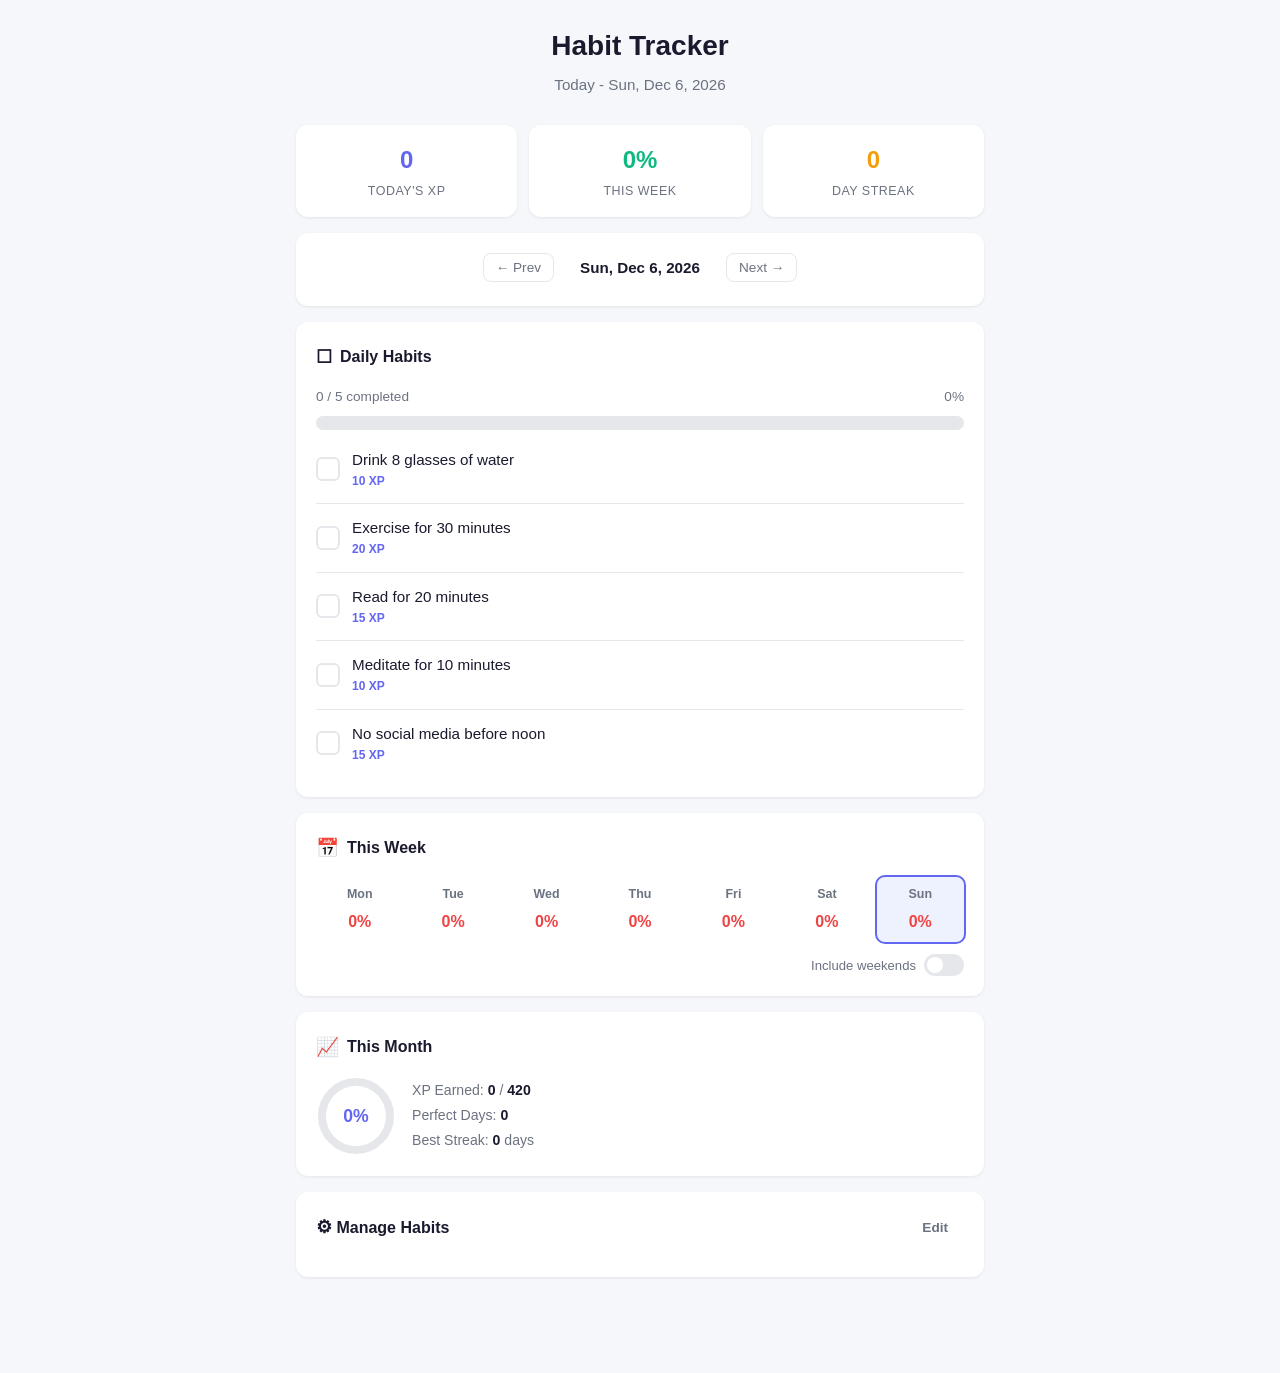
==== index.html @ 24f8e20c "Add interactive habit tracking dashboard Single-file HTML/CSS/JS dashboard with: - Daily habit check" ====
<!DOCTYPE html>
<html lang="en">
<head>
  <meta charset="UTF-8">
  <meta name="viewport" content="width=device-width, initial-scale=1.0">
  <title>Habit Tracker Dashboard</title>
  <style>
    /* ============ RESET & BASE ============ */
    *, *::before, *::after { box-sizing: border-box; margin: 0; padding: 0; }

    :root {
      --bg: #f5f7fa;
      --card: #ffffff;
      --text: #1a1a2e;
      --text-muted: #6b7280;
      --primary: #6366f1;
      --primary-light: #a5b4fc;
      --primary-bg: #eef2ff;
      --success: #10b981;
      --success-bg: #d1fae5;
      --warning: #f59e0b;
      --danger: #ef4444;
      --border: #e5e7eb;
      --shadow: 0 1px 3px rgba(0,0,0,0.08);
      --shadow-lg: 0 4px 12px rgba(0,0,0,0.1);
      --radius: 12px;
      --radius-sm: 8px;
    }

    body {
      font-family: -apple-system, BlinkMacSystemFont, 'Segoe UI', Roboto, sans-serif;
      background: var(--bg);
      color: var(--text);
      line-height: 1.6;
      min-height: 100vh;
    }

    /* ============ LAYOUT ============ */
    .app {
      max-width: 720px;
      margin: 0 auto;
      padding: 24px 16px 80px;
    }

    header {
      text-align: center;
      margin-bottom: 28px;
    }

    header h1 {
      font-size: 1.75rem;
      font-weight: 700;
      color: var(--text);
    }

    header .date-display {
      color: var(--text-muted);
      font-size: 0.95rem;
      margin-top: 4px;
    }

    .card {
      background: var(--card);
      border-radius: var(--radius);
      box-shadow: var(--shadow);
      padding: 20px;
      margin-bottom: 16px;
    }

    .card-title {
      font-size: 1rem;
      font-weight: 600;
      margin-bottom: 14px;
      display: flex;
      align-items: center;
      gap: 8px;
    }

    .card-title .icon {
      font-size: 1.15rem;
    }

    /* ============ STATS ROW ============ */
    .stats-row {
      display: grid;
      grid-template-columns: repeat(3, 1fr);
      gap: 12px;
      margin-bottom: 16px;
    }

    .stat-card {
      background: var(--card);
      border-radius: var(--radius);
      box-shadow: var(--shadow);
      padding: 16px;
      text-align: center;
    }

    .stat-card .stat-value {
      font-size: 1.5rem;
      font-weight: 700;
      color: var(--primary);
    }

    .stat-card .stat-label {
      font-size: 0.78rem;
      color: var(--text-muted);
      margin-top: 2px;
      text-transform: uppercase;
      letter-spacing: 0.5px;
    }

    .stat-card.streak .stat-value { color: var(--warning); }
    .stat-card.weekly .stat-value { color: var(--success); }

    /* ============ PROGRESS BAR ============ */
    .progress-section { margin-bottom: 6px; }

    .progress-header {
      display: flex;
      justify-content: space-between;
      font-size: 0.85rem;
      color: var(--text-muted);
      margin-bottom: 8px;
    }

    .progress-bar-track {
      width: 100%;
      height: 14px;
      background: var(--border);
      border-radius: 99px;
      overflow: hidden;
    }

    .progress-bar-fill {
      height: 100%;
      background: linear-gradient(90deg, var(--primary), var(--primary-light));
      border-radius: 99px;
      transition: width 0.4s ease;
    }

    .progress-bar-fill.complete {
      background: linear-gradient(90deg, var(--success), #34d399);
    }

    /* ============ HABIT LIST ============ */
    .habit-list {
      list-style: none;
    }

    .habit-item {
      display: flex;
      align-items: center;
      gap: 12px;
      padding: 12px 0;
      border-bottom: 1px solid var(--border);
    }

    .habit-item:last-child { border-bottom: none; }

    .habit-toggle {
      -webkit-appearance: none;
      appearance: none;
      width: 24px;
      height: 24px;
      border: 2px solid var(--border);
      border-radius: 6px;
      cursor: pointer;
      flex-shrink: 0;
      display: grid;
      place-content: center;
      transition: all 0.15s ease;
    }

    .habit-toggle:checked {
      background: var(--success);
      border-color: var(--success);
    }

    .habit-toggle:checked::after {
      content: '\2713';
      color: #fff;
      font-size: 14px;
      font-weight: 700;
    }

    .habit-info {
      flex: 1;
      min-width: 0;
    }

    .habit-name {
      font-size: 0.95rem;
      font-weight: 500;
    }

    .habit-name.done {
      text-decoration: line-through;
      color: var(--text-muted);
    }

    .habit-xp {
      font-size: 0.75rem;
      color: var(--primary);
      font-weight: 600;
    }

    /* ============ CELEBRATION ============ */
    .celebration {
      display: none;
      text-align: center;
      padding: 20px;
      background: var(--success-bg);
      border-radius: var(--radius);
      margin-bottom: 16px;
      animation: popIn 0.4s ease;
    }

    .celebration.show { display: block; }

    .celebration .msg {
      font-size: 1.1rem;
      font-weight: 600;
      color: #065f46;
    }

    .celebration .sub {
      font-size: 0.85rem;
      color: #047857;
      margin-top: 4px;
    }

    @keyframes popIn {
      0% { transform: scale(0.9); opacity: 0; }
      100% { transform: scale(1); opacity: 1; }
    }

    /* ============ WEEKLY VIEW ============ */
    .week-grid {
      display: grid;
      grid-template-columns: repeat(7, 1fr);
      gap: 6px;
      text-align: center;
    }

    .week-day {
      padding: 8px 4px;
      border-radius: var(--radius-sm);
      font-size: 0.78rem;
    }

    .week-day .day-label {
      font-weight: 600;
      color: var(--text-muted);
      margin-bottom: 4px;
    }

    .week-day .day-score {
      font-size: 1rem;
      font-weight: 700;
    }

    .week-day.today {
      background: var(--primary-bg);
      outline: 2px solid var(--primary);
    }

    .week-day.complete .day-score { color: var(--success); }
    .week-day.partial .day-score { color: var(--warning); }
    .week-day.missed .day-score { color: var(--danger); }
    .week-day.future .day-score { color: var(--border); }

    .weekend-toggle-row {
      display: flex;
      align-items: center;
      justify-content: flex-end;
      gap: 8px;
      margin-top: 12px;
      font-size: 0.82rem;
      color: var(--text-muted);
    }

    /* ============ TOGGLE SWITCH ============ */
    .toggle-switch {
      position: relative;
      width: 40px;
      height: 22px;
    }

    .toggle-switch input {
      opacity: 0;
      width: 0;
      height: 0;
    }

    .toggle-slider {
      position: absolute;
      cursor: pointer;
      inset: 0;
      background: var(--border);
      border-radius: 99px;
      transition: 0.2s;
    }

    .toggle-slider::before {
      content: '';
      position: absolute;
      height: 16px;
      width: 16px;
      left: 3px;
      bottom: 3px;
      background: #fff;
      border-radius: 50%;
      transition: 0.2s;
    }

    .toggle-switch input:checked + .toggle-slider {
      background: var(--primary);
    }

    .toggle-switch input:checked + .toggle-slider::before {
      transform: translateX(18px);
    }

    /* ============ MONTHLY SECTION ============ */
    .month-summary {
      display: flex;
      align-items: center;
      gap: 16px;
    }

    .month-ring {
      position: relative;
      width: 80px;
      height: 80px;
      flex-shrink: 0;
    }

    .month-ring svg {
      transform: rotate(-90deg);
    }

    .month-ring .ring-text {
      position: absolute;
      inset: 0;
      display: flex;
      align-items: center;
      justify-content: center;
      font-size: 1.1rem;
      font-weight: 700;
      color: var(--primary);
    }

    .month-details {
      flex: 1;
      font-size: 0.88rem;
      color: var(--text-muted);
      line-height: 1.8;
    }

    .month-details strong {
      color: var(--text);
    }

    /* ============ HABIT EDITOR ============ */
    .editor-section { display: none; }
    .editor-section.open { display: block; }

    .editor-habit {
      display: flex;
      align-items: center;
      gap: 10px;
      padding: 10px 0;
      border-bottom: 1px solid var(--border);
    }

    .editor-habit:last-child { border-bottom: none; }

    .editor-habit input[type="text"] {
      flex: 1;
      padding: 8px 10px;
      border: 1px solid var(--border);
      border-radius: var(--radius-sm);
      font-size: 0.9rem;
      outline: none;
      min-width: 0;
    }

    .editor-habit input[type="text"]:focus {
      border-color: var(--primary);
      box-shadow: 0 0 0 3px rgba(99,102,241,0.15);
    }

    .editor-habit input[type="number"] {
      width: 64px;
      padding: 8px;
      border: 1px solid var(--border);
      border-radius: var(--radius-sm);
      font-size: 0.9rem;
      text-align: center;
      outline: none;
    }

    .editor-habit input[type="number"]:focus {
      border-color: var(--primary);
      box-shadow: 0 0 0 3px rgba(99,102,241,0.15);
    }

    .xp-label {
      font-size: 0.75rem;
      color: var(--text-muted);
      font-weight: 600;
      white-space: nowrap;
    }

    /* ============ BUTTONS ============ */
    .btn {
      display: inline-flex;
      align-items: center;
      gap: 6px;
      padding: 8px 16px;
      border: none;
      border-radius: var(--radius-sm);
      font-size: 0.85rem;
      font-weight: 600;
      cursor: pointer;
      transition: all 0.15s ease;
    }

    .btn-primary {
      background: var(--primary);
      color: #fff;
    }

    .btn-primary:hover { background: #4f46e5; }

    .btn-ghost {
      background: transparent;
      color: var(--text-muted);
    }

    .btn-ghost:hover { background: var(--bg); }

    .btn-danger {
      background: transparent;
      color: var(--danger);
      padding: 8px;
    }

    .btn-danger:hover { background: #fef2f2; }

    .editor-actions {
      display: flex;
      gap: 8px;
      margin-top: 14px;
      flex-wrap: wrap;
    }

    /* ============ DATE NAV ============ */
    .date-nav {
      display: flex;
      align-items: center;
      justify-content: center;
      gap: 16px;
      margin-bottom: 4px;
    }

    .date-nav button {
      background: none;
      border: 1px solid var(--border);
      border-radius: var(--radius-sm);
      padding: 6px 12px;
      cursor: pointer;
      font-size: 0.85rem;
      color: var(--text-muted);
      transition: all 0.15s;
    }

    .date-nav button:hover {
      background: var(--primary-bg);
      border-color: var(--primary);
      color: var(--primary);
    }

    .date-nav .current-date {
      font-weight: 600;
      font-size: 0.95rem;
      min-width: 140px;
      text-align: center;
    }

    /* ============ RESPONSIVE ============ */
    @media (max-width: 480px) {
      .stats-row { grid-template-columns: repeat(3, 1fr); gap: 8px; }
      .stat-card { padding: 12px 8px; }
      .stat-card .stat-value { font-size: 1.25rem; }
      .week-grid { gap: 3px; }
      .week-day { padding: 6px 2px; }
      .month-ring { width: 64px; height: 64px; }
    }

    /* ============ CONFETTI ============ */
    .confetti-container {
      position: fixed;
      top: 0;
      left: 0;
      width: 100%;
      height: 100%;
      pointer-events: none;
      z-index: 1000;
      overflow: hidden;
    }

    .confetti-piece {
      position: absolute;
      width: 10px;
      height: 10px;
      top: -10px;
      animation: confettiFall 2.5s ease-out forwards;
    }

    @keyframes confettiFall {
      0% { transform: translateY(0) rotate(0deg); opacity: 1; }
      100% { transform: translateY(100vh) rotate(720deg); opacity: 0; }
    }
  </style>
</head>
<body>
  <div class="app">
    <!-- HEADER -->
    <header>
      <h1>Habit Tracker</h1>
      <div class="date-display" id="headerDate"></div>
    </header>

    <!-- CELEBRATION -->
    <div class="celebration" id="celebration">
      <div class="msg" id="celebrationMsg"></div>
      <div class="sub" id="celebrationSub"></div>
    </div>

    <!-- STATS ROW -->
    <div class="stats-row">
      <div class="stat-card">
        <div class="stat-value" id="todayXP">0</div>
        <div class="stat-label">Today's XP</div>
      </div>
      <div class="stat-card weekly">
        <div class="stat-value" id="weekXP">0%</div>
        <div class="stat-label">This Week</div>
      </div>
      <div class="stat-card streak">
        <div class="stat-value" id="streakCount">0</div>
        <div class="stat-label">Day Streak</div>
      </div>
    </div>

    <!-- DATE NAVIGATION -->
    <div class="card">
      <div class="date-nav">
        <button onclick="app.changeDate(-1)">&larr; Prev</button>
        <span class="current-date" id="currentDate"></span>
        <button onclick="app.changeDate(1)">Next &rarr;</button>
      </div>
    </div>

    <!-- DAILY PROGRESS -->
    <div class="card">
      <div class="card-title"><span class="icon">&#9744;</span> Daily Habits</div>
      <div class="progress-section">
        <div class="progress-header">
          <span id="progressLabel">0 / 0 completed</span>
          <span id="progressPercent">0%</span>
        </div>
        <div class="progress-bar-track">
          <div class="progress-bar-fill" id="progressBar" style="width: 0%"></div>
        </div>
      </div>
      <ul class="habit-list" id="habitList"></ul>
    </div>

    <!-- WEEKLY VIEW -->
    <div class="card">
      <div class="card-title"><span class="icon">&#128197;</span> This Week</div>
      <div class="week-grid" id="weekGrid"></div>
      <div class="weekend-toggle-row">
        <span>Include weekends</span>
        <label class="toggle-switch">
          <input type="checkbox" id="weekendToggle" onchange="app.toggleWeekends()">
          <span class="toggle-slider"></span>
        </label>
      </div>
    </div>

    <!-- MONTHLY VIEW -->
    <div class="card">
      <div class="card-title"><span class="icon">&#128200;</span> This Month</div>
      <div class="month-summary">
        <div class="month-ring">
          <svg width="80" height="80" viewBox="0 0 80 80">
            <circle cx="40" cy="40" r="34" fill="none" stroke="#e5e7eb" stroke-width="8"/>
            <circle cx="40" cy="40" r="34" fill="none" stroke="#6366f1" stroke-width="8"
              stroke-dasharray="213.6" stroke-dashoffset="213.6" stroke-linecap="round"
              id="monthRing"/>
          </svg>
          <div class="ring-text" id="monthPercent">0%</div>
        </div>
        <div class="month-details" id="monthDetails">
          <div>XP Earned: <strong id="monthXP">0</strong> / <strong id="monthMaxXP">0</strong></div>
          <div>Perfect Days: <strong id="perfectDays">0</strong></div>
          <div>Best Streak: <strong id="bestStreak">0</strong> days</div>
        </div>
      </div>
    </div>

    <!-- HABIT EDITOR -->
    <div class="card">
      <div class="card-title" style="justify-content: space-between;">
        <span><span class="icon">&#9881;</span> Manage Habits</span>
        <button class="btn btn-ghost" onclick="app.toggleEditor()" id="editorToggleBtn">Edit</button>
      </div>
      <div class="editor-section" id="editorSection">
        <div id="editorList"></div>
        <div class="editor-actions">
          <button class="btn btn-primary" onclick="app.addHabit()">+ Add Habit</button>
          <button class="btn btn-ghost" onclick="app.saveHabits()">Save Changes</button>
        </div>
      </div>
    </div>
  </div>

  <!-- CONFETTI CONTAINER -->
  <div class="confetti-container" id="confetti"></div>

  <script>
    // ================================================================
    // DATA MODEL
    // ================================================================
    //
    // habits: [
    //   { id: "h1", name: "Drink water", xp: 10, active: true }
    // ]
    //
    // dailyLogs: {
    //   "2026-02-12": {
    //     completed: ["h1", "h3"],   // IDs of completed habits
    //     totalXP: 20,
    //     maxXP: 50
    //   }
    // }
    //
    // settings: {
    //   includeWeekends: false
    // }
    //
    // SCORING:
    //   - Each habit has an XP value (default 10)
    //   - Daily score = sum of completed habit XPs
    //   - Daily max = sum of all active habit XPs
    //   - Day is "perfect" when dailyScore == maxXP
    //   - Weekly score = (sum of daily scores for counted days) / (sum of daily maxes for counted days) * 100
    //   - Monthly score = same logic for the whole month
    //   - Streak = consecutive days (up to today) where all habits were completed
    // ================================================================

    const STORAGE_KEY = 'habit_tracker_data';

    const DEFAULT_HABITS = [
      { id: 'h1', name: 'Drink 8 glasses of water', xp: 10, active: true },
      { id: 'h2', name: 'Exercise for 30 minutes', xp: 20, active: true },
      { id: 'h3', name: 'Read for 20 minutes', xp: 15, active: true },
      { id: 'h4', name: 'Meditate for 10 minutes', xp: 10, active: true },
      { id: 'h5', name: 'No social media before noon', xp: 15, active: true },
    ];

    // ================================================================
    // APP
    // ================================================================
    const app = {
      habits: [],
      dailyLogs: {},
      settings: { includeWeekends: false },
      selectedDate: null, // Date object for the day being viewed

      // ---------- INIT ----------
      init() {
        this.selectedDate = new Date();
        this.selectedDate.setHours(0, 0, 0, 0);
        this.load();
        this.render();
      },

      // ---------- PERSISTENCE ----------
      load() {
        try {
          const raw = localStorage.getItem(STORAGE_KEY);
          if (raw) {
            const data = JSON.parse(raw);
            this.habits = data.habits || DEFAULT_HABITS;
            this.dailyLogs = data.dailyLogs || {};
            this.settings = data.settings || { includeWeekends: false };
          } else {
            this.habits = JSON.parse(JSON.stringify(DEFAULT_HABITS));
          }
        } catch {
          this.habits = JSON.parse(JSON.stringify(DEFAULT_HABITS));
        }
      },

      save() {
        localStorage.setItem(STORAGE_KEY, JSON.stringify({
          habits: this.habits,
          dailyLogs: this.dailyLogs,
          settings: this.settings,
        }));
      },

      // ---------- DATE HELPERS ----------
      dateKey(d) {
        const dd = d || this.selectedDate;
        return dd.toISOString().split('T')[0];
      },

      todayKey() {
        const t = new Date();
        t.setHours(0, 0, 0, 0);
        return this.dateKey(t);
      },

      isToday() {
        return this.dateKey() === this.todayKey();
      },

      formatDate(d) {
        return d.toLocaleDateString('en-US', {
          weekday: 'short', month: 'short', day: 'numeric', year: 'numeric'
        });
      },

      changeDate(delta) {
        this.selectedDate.setDate(this.selectedDate.getDate() + delta);
        this.render();
      },

      // ---------- DAILY LOG ----------
      getLog(dateKey) {
        return this.dailyLogs[dateKey] || { completed: [], totalXP: 0, maxXP: 0 };
      },

      activeHabits() {
        return this.habits.filter(h => h.active);
      },

      maxDailyXP() {
        return this.activeHabits().reduce((sum, h) => sum + h.xp, 0);
      },

      toggleHabit(habitId) {
        const key = this.dateKey();
        if (!this.dailyLogs[key]) {
          this.dailyLogs[key] = { completed: [], totalXP: 0, maxXP: this.maxDailyXP() };
        }
        const log = this.dailyLogs[key];
        const idx = log.completed.indexOf(habitId);
        if (idx >= 0) {
          log.completed.splice(idx, 1);
        } else {
          log.completed.push(habitId);
        }
        // Recalculate XP
        log.totalXP = log.completed.reduce((sum, id) => {
          const h = this.habits.find(hh => hh.id === id);
          return sum + (h ? h.xp : 0);
        }, 0);
        log.maxXP = this.maxDailyXP();
        this.save();
        this.render();

        // Check celebrations
        if (log.totalXP === log.maxXP && log.maxXP > 0) {
          this.celebrate('day');
        }
      },

      // ---------- SCORING ----------
      getWeekDates() {
        const d = new Date(this.selectedDate);
        const day = d.getDay();
        const monday = new Date(d);
        monday.setDate(d.getDate() - ((day + 6) % 7));
        const days = [];
        for (let i = 0; i < 7; i++) {
          const dd = new Date(monday);
          dd.setDate(monday.getDate() + i);
          days.push(dd);
        }
        return days;
      },

      weeklyScore() {
        const days = this.getWeekDates();
        let earned = 0;
        let possible = 0;
        const today = new Date();
        today.setHours(0, 0, 0, 0);

        for (const d of days) {
          if (d > today) continue; // skip future
          const dayOfWeek = d.getDay(); // 0=Sun, 6=Sat
          if (!this.settings.includeWeekends && (dayOfWeek === 0 || dayOfWeek === 6)) continue;

          const log = this.getLog(this.dateKey(d));
          const maxXP = log.maxXP || this.maxDailyXP();
          earned += log.totalXP;
          possible += maxXP;
        }
        return possible > 0 ? Math.round((earned / possible) * 100) : 0;
      },

      monthlyStats() {
        const year = this.selectedDate.getFullYear();
        const month = this.selectedDate.getMonth();
        const today = new Date();
        today.setHours(0, 0, 0, 0);

        let earned = 0;
        let possible = 0;
        let perfect = 0;

        const daysInMonth = new Date(year, month + 1, 0).getDate();
        for (let day = 1; day <= daysInMonth; day++) {
          const d = new Date(year, month, day);
          if (d > today) break;
          const key = this.dateKey(d);
          const log = this.getLog(key);
          const maxXP = log.maxXP || this.maxDailyXP();
          earned += log.totalXP;
          possible += maxXP;
          if (log.totalXP >= maxXP && maxXP > 0) perfect++;
        }

        const percent = possible > 0 ? Math.round((earned / possible) * 100) : 0;
        return { earned, possible, percent, perfect };
      },

      // ---------- STREAK ----------
      calculateStreak() {
        let streak = 0;
        const d = new Date();
        d.setHours(0, 0, 0, 0);

        // Check if today is completed; if not, start from yesterday
        const todayLog = this.getLog(this.dateKey(d));
        const todayMax = todayLog.maxXP || this.maxDailyXP();
        if (todayLog.totalXP < todayMax || todayMax === 0) {
          d.setDate(d.getDate() - 1);
        }

        while (true) {
          const key = this.dateKey(d);
          const log = this.getLog(key);
          const maxXP = log.maxXP || this.maxDailyXP();
          if (maxXP === 0) break;
          if (log.totalXP >= maxXP) {
            streak++;
            d.setDate(d.getDate() - 1);
          } else {
            break;
          }
        }
        return streak;
      },

      bestMonthStreak() {
        const year = this.selectedDate.getFullYear();
        const month = this.selectedDate.getMonth();
        const today = new Date();
        today.setHours(0, 0, 0, 0);
        const daysInMonth = new Date(year, month + 1, 0).getDate();

        let best = 0;
        let current = 0;
        for (let day = 1; day <= daysInMonth; day++) {
          const d = new Date(year, month, day);
          if (d > today) break;
          const log = this.getLog(this.dateKey(d));
          const maxXP = log.maxXP || this.maxDailyXP();
          if (maxXP > 0 && log.totalXP >= maxXP) {
            current++;
            best = Math.max(best, current);
          } else {
            current = 0;
          }
        }
        return best;
      },

      // ---------- CELEBRATIONS ----------
      celebrate(type) {
        const el = document.getElementById('celebration');
        const msg = document.getElementById('celebrationMsg');
        const sub = document.getElementById('celebrationSub');

        if (type === 'day') {
          msg.textContent = 'Perfect Day!';
          sub.textContent = 'You completed all your habits today. Keep it going!';
        } else if (type === 'week') {
          msg.textContent = 'Amazing Week!';
          sub.textContent = 'You hit 100% for the week. You\'re on fire!';
        } else if (type === 'month') {
          msg.textContent = 'Incredible Month!';
          sub.textContent = 'You crushed it this entire month. Legend!';
        }

        el.classList.add('show');
        this.spawnConfetti();
        setTimeout(() => el.classList.remove('show'), 4000);
      },

      spawnConfetti() {
        const container = document.getElementById('confetti');
        const colors = ['#6366f1', '#10b981', '#f59e0b', '#ef4444', '#ec4899', '#8b5cf6'];
        for (let i = 0; i < 40; i++) {
          const piece = document.createElement('div');
          piece.className = 'confetti-piece';
          piece.style.left = Math.random() * 100 + '%';
          piece.style.background = colors[Math.floor(Math.random() * colors.length)];
          piece.style.animationDelay = Math.random() * 0.8 + 's';
          piece.style.borderRadius = Math.random() > 0.5 ? '50%' : '2px';
          piece.style.width = (6 + Math.random() * 8) + 'px';
          piece.style.height = (6 + Math.random() * 8) + 'px';
          container.appendChild(piece);
        }
        setTimeout(() => { container.innerHTML = ''; }, 3500);
      },

      // ---------- EDITOR ----------
      toggleEditor() {
        const section = document.getElementById('editorSection');
        const btn = document.getElementById('editorToggleBtn');
        const isOpen = section.classList.toggle('open');
        btn.textContent = isOpen ? 'Close' : 'Edit';
        if (isOpen) this.renderEditor();
      },

      renderEditor() {
        const list = document.getElementById('editorList');
        list.innerHTML = this.habits.map((h, i) => `
          <div class="editor-habit">
            <input type="text" value="${this.escapeHtml(h.name)}" data-index="${i}" data-field="name"
              placeholder="Habit name" onchange="app.updateEditorField(this)">
            <input type="number" value="${h.xp}" min="1" max="100" data-index="${i}" data-field="xp"
              onchange="app.updateEditorField(this)">
            <span class="xp-label">XP</span>
            <button class="btn btn-danger" onclick="app.removeHabit(${i})" title="Delete">&times;</button>
          </div>
        `).join('');
      },

      updateEditorField(el) {
        const i = parseInt(el.dataset.index);
        const field = el.dataset.field;
        if (field === 'xp') {
          this.habits[i].xp = Math.max(1, parseInt(el.value) || 10);
        } else {
          this.habits[i].name = el.value.trim() || this.habits[i].name;
        }
      },

      addHabit() {
        const id = 'h' + Date.now();
        this.habits.push({ id, name: 'New Habit', xp: 10, active: true });
        this.renderEditor();
      },

      removeHabit(index) {
        this.habits.splice(index, 1);
        this.renderEditor();
      },

      saveHabits() {
        // Sync editor inputs back
        const inputs = document.querySelectorAll('#editorList input');
        inputs.forEach(el => {
          const i = parseInt(el.dataset.index);
          const field = el.dataset.field;
          if (field === 'xp') {
            this.habits[i].xp = Math.max(1, parseInt(el.value) || 10);
          } else if (field === 'name') {
            this.habits[i].name = el.value.trim() || this.habits[i].name;
          }
        });
        this.save();
        this.toggleEditor();
        this.render();
      },

      // ---------- WEEKEND TOGGLE ----------
      toggleWeekends() {
        this.settings.includeWeekends = document.getElementById('weekendToggle').checked;
        this.save();
        this.render();
      },

      // ---------- RENDER ----------
      render() {
        // Header date
        document.getElementById('headerDate').textContent = this.isToday()
          ? 'Today - ' + this.formatDate(this.selectedDate)
          : this.formatDate(this.selectedDate);

        // Date nav
        document.getElementById('currentDate').textContent = this.formatDate(this.selectedDate);

        // Weekend toggle
        document.getElementById('weekendToggle').checked = this.settings.includeWeekends;

        this.renderHabits();
        this.renderStats();
        this.renderWeek();
        this.renderMonth();
      },

      renderHabits() {
        const key = this.dateKey();
        const log = this.getLog(key);
        const active = this.activeHabits();
        const list = document.getElementById('habitList');

        list.innerHTML = active.map(h => {
          const done = log.completed.includes(h.id);
          return `
            <li class="habit-item">
              <input type="checkbox" class="habit-toggle"
                ${done ? 'checked' : ''}
                onchange="app.toggleHabit('${h.id}')">
              <div class="habit-info">
                <div class="habit-name ${done ? 'done' : ''}">${this.escapeHtml(h.name)}</div>
                <div class="habit-xp">${h.xp} XP</div>
              </div>
            </li>
          `;
        }).join('');

        // Progress
        const completed = active.filter(h => log.completed.includes(h.id)).length;
        const total = active.length;
        const percent = total > 0 ? Math.round((completed / total) * 100) : 0;

        document.getElementById('progressLabel').textContent = `${completed} / ${total} completed`;
        document.getElementById('progressPercent').textContent = `${percent}%`;

        const bar = document.getElementById('progressBar');
        bar.style.width = percent + '%';
        bar.classList.toggle('complete', percent === 100);
      },

      renderStats() {
        const key = this.dateKey();
        const log = this.getLog(key);
        const streak = this.calculateStreak();

        document.getElementById('todayXP').textContent = log.totalXP;
        document.getElementById('weekXP').textContent = this.weeklyScore() + '%';
        document.getElementById('streakCount').textContent = streak;

        // Check for weekly celebration
        if (this.weeklyScore() === 100) {
          // Only auto-celebrate if today is the end of a tracked period
        }
      },

      renderWeek() {
        const days = this.getWeekDates();
        const labels = ['Mon', 'Tue', 'Wed', 'Thu', 'Fri', 'Sat', 'Sun'];
        const todayStr = this.todayKey();
        const grid = document.getElementById('weekGrid');

        grid.innerHTML = days.map((d, i) => {
          const key = this.dateKey(d);
          const log = this.getLog(key);
          const maxXP = log.maxXP || this.maxDailyXP();
          const percent = maxXP > 0 ? Math.round((log.totalXP / maxXP) * 100) : 0;
          const isToday = key === todayStr;
          const isFuture = d > new Date();

          let cls = '';
          if (isFuture) cls = 'future';
          else if (percent === 100) cls = 'complete';
          else if (percent > 0) cls = 'partial';
          else cls = 'missed';

          return `
            <div class="week-day ${cls} ${isToday ? 'today' : ''}">
              <div class="day-label">${labels[i]}</div>
              <div class="day-score">${isFuture ? '-' : percent + '%'}</div>
            </div>
          `;
        }).join('');
      },

      renderMonth() {
        const stats = this.monthlyStats();
        const bestSt = this.bestMonthStreak();

        // Ring
        const circumference = 2 * Math.PI * 34; // ~213.6
        const offset = circumference - (stats.percent / 100) * circumference;
        document.getElementById('monthRing').setAttribute('stroke-dashoffset', offset);
        document.getElementById('monthPercent').textContent = stats.percent + '%';

        // Details
        document.getElementById('monthXP').textContent = stats.earned;
        document.getElementById('monthMaxXP').textContent = stats.possible;
        document.getElementById('perfectDays').textContent = stats.perfect;
        document.getElementById('bestStreak').textContent = bestSt;

        // Monthly celebration check
        if (stats.percent === 100 && stats.possible > 0) {
          // Celebrate only if a reasonable number of days have passed
          const today = new Date();
          if (today.getDate() >= 28) {
            this.celebrate('month');
          }
        }
      },

      // ---------- UTIL ----------
      escapeHtml(str) {
        const div = document.createElement('div');
        div.textContent = str;
        return div.innerHTML;
      }
    };

    // Boot
    app.init();
  </script>
</body>
</html>
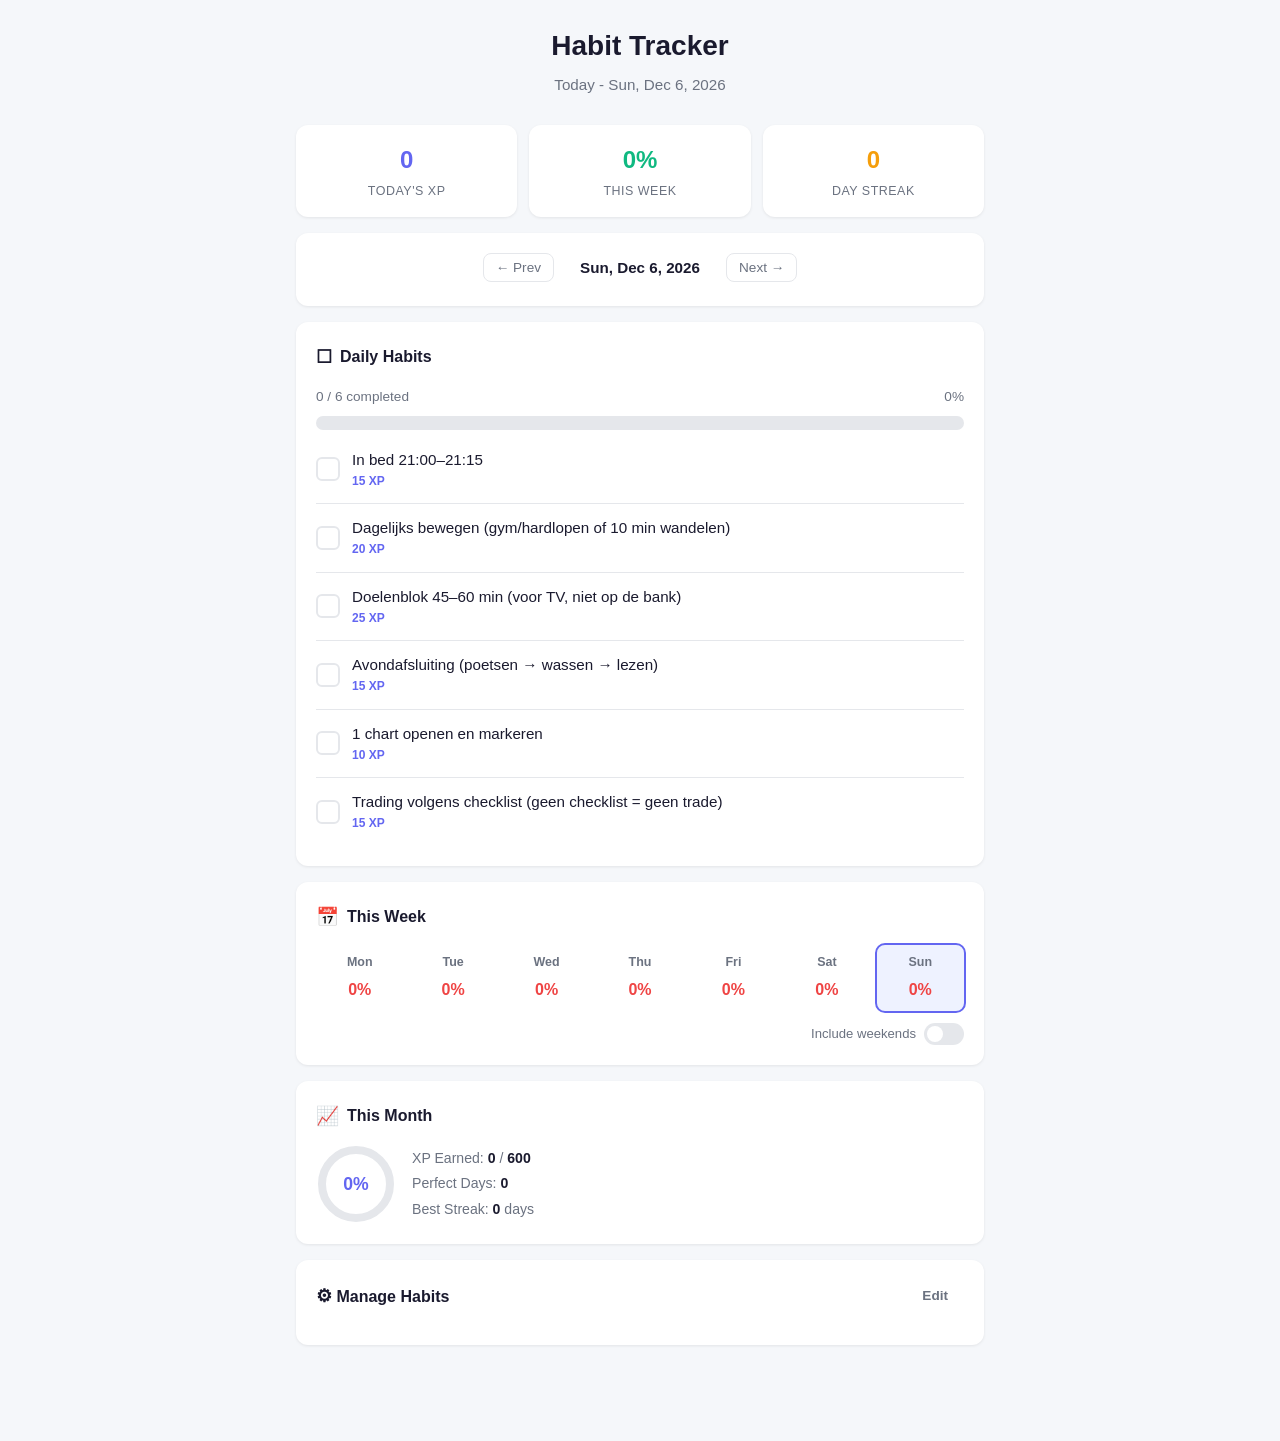
==== commit 68b9379c: "Update habits to curated high-leverage list (Dutch) Replace generic defaults with 6 cascading-levera" ====
--- a/index.html
+++ b/index.html
@@ -666,11 +666,12 @@
     const STORAGE_KEY = 'habit_tracker_data';
 
     const DEFAULT_HABITS = [
-      { id: 'h1', name: 'Drink 8 glasses of water', xp: 10, active: true },
-      { id: 'h2', name: 'Exercise for 30 minutes', xp: 20, active: true },
-      { id: 'h3', name: 'Read for 20 minutes', xp: 15, active: true },
-      { id: 'h4', name: 'Meditate for 10 minutes', xp: 10, active: true },
-      { id: 'h5', name: 'No social media before noon', xp: 15, active: true },
+      { id: 'h1', name: 'In bed 21:00\u201321:15', xp: 15, active: true },
+      { id: 'h2', name: 'Dagelijks bewegen (gym/hardlopen of 10 min wandelen)', xp: 20, active: true },
+      { id: 'h3', name: 'Doelenblok 45\u201360 min (voor TV, niet op de bank)', xp: 25, active: true },
+      { id: 'h4', name: 'Avondafsluiting (poetsen \u2192 wassen \u2192 lezen)', xp: 15, active: true },
+      { id: 'h5', name: '1 chart openen en markeren', xp: 10, active: true },
+      { id: 'h6', name: 'Trading volgens checklist (geen checklist = geen trade)', xp: 15, active: true },
     ];
 
     // ================================================================
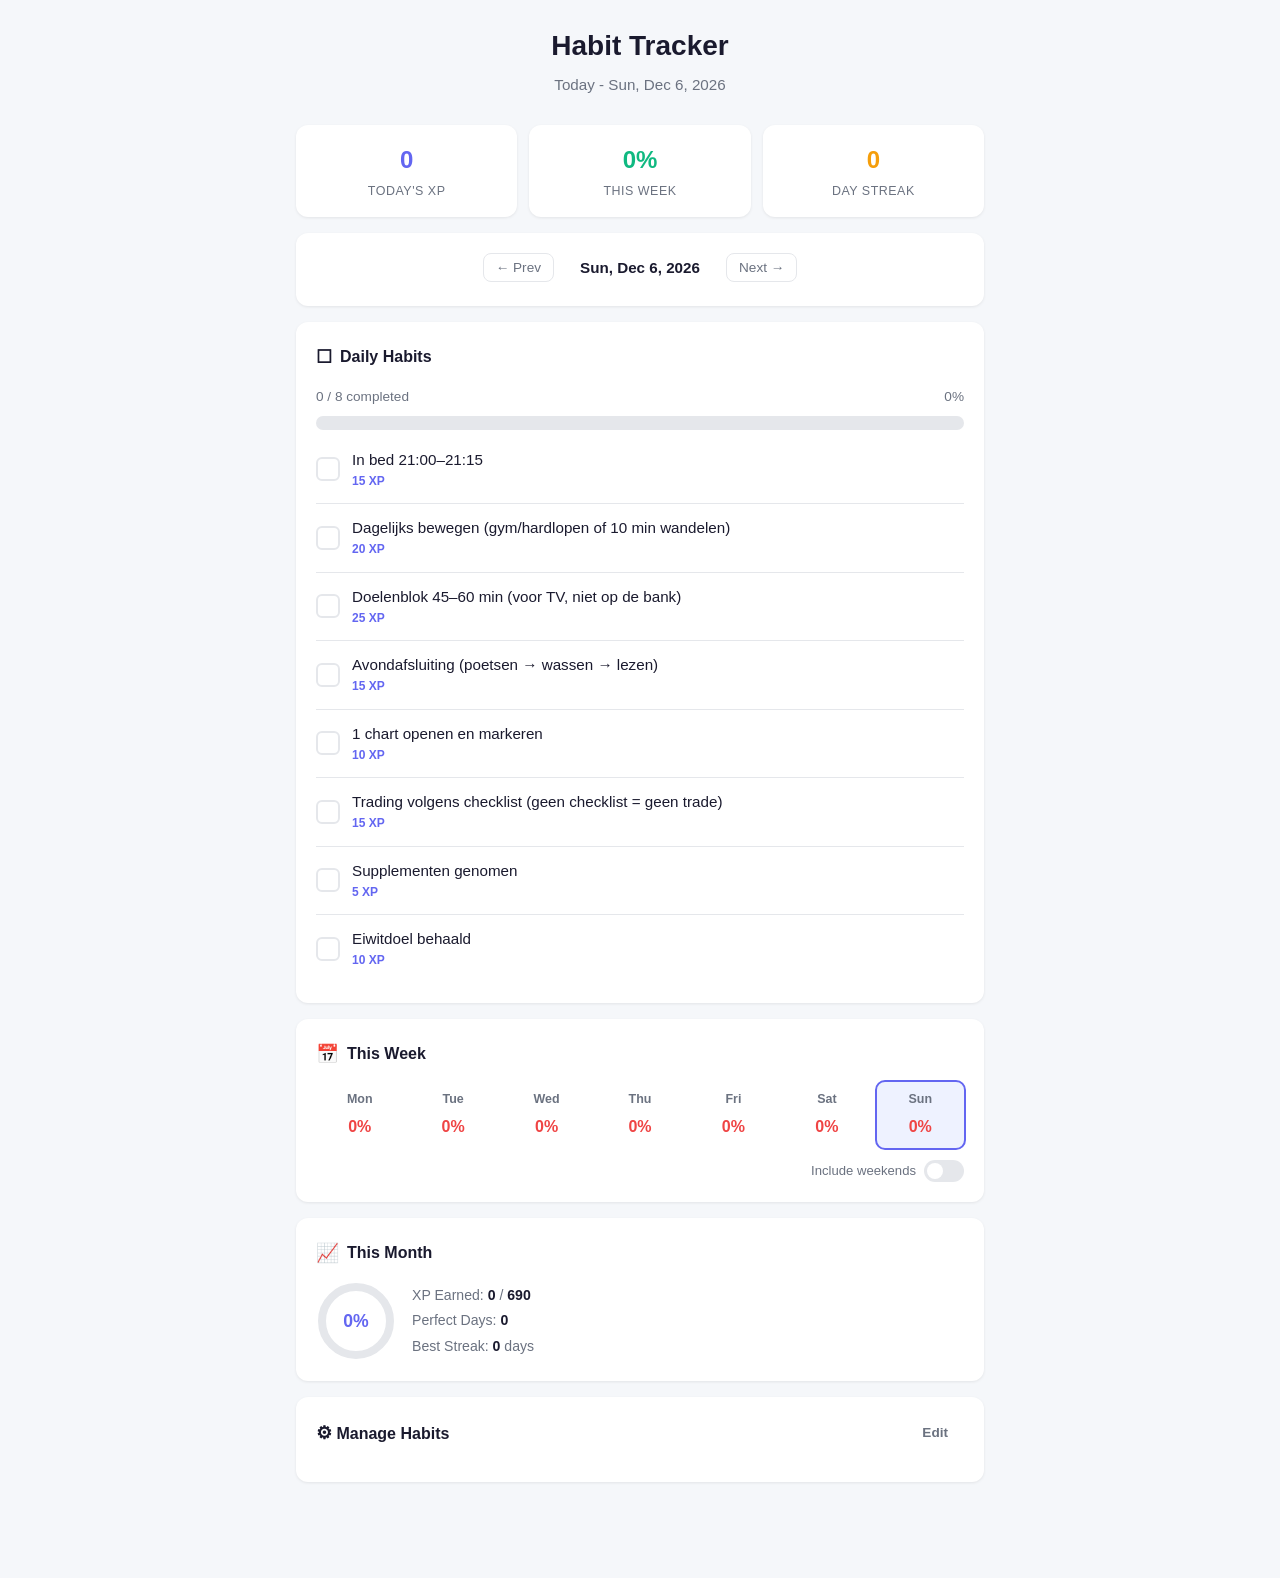
==== commit 5e00c238: "Add supplementen and eiwitdoel habits - Supplementen genomen (5 XP) - simple daily check, low effort" ====
--- a/index.html
+++ b/index.html
@@ -672,6 +672,8 @@
       { id: 'h4', name: 'Avondafsluiting (poetsen \u2192 wassen \u2192 lezen)', xp: 15, active: true },
       { id: 'h5', name: '1 chart openen en markeren', xp: 10, active: true },
       { id: 'h6', name: 'Trading volgens checklist (geen checklist = geen trade)', xp: 15, active: true },
+      { id: 'h7', name: 'Supplementen genomen', xp: 5, active: true },
+      { id: 'h8', name: 'Eiwitdoel behaald', xp: 10, active: true },
     ];
 
     // ================================================================
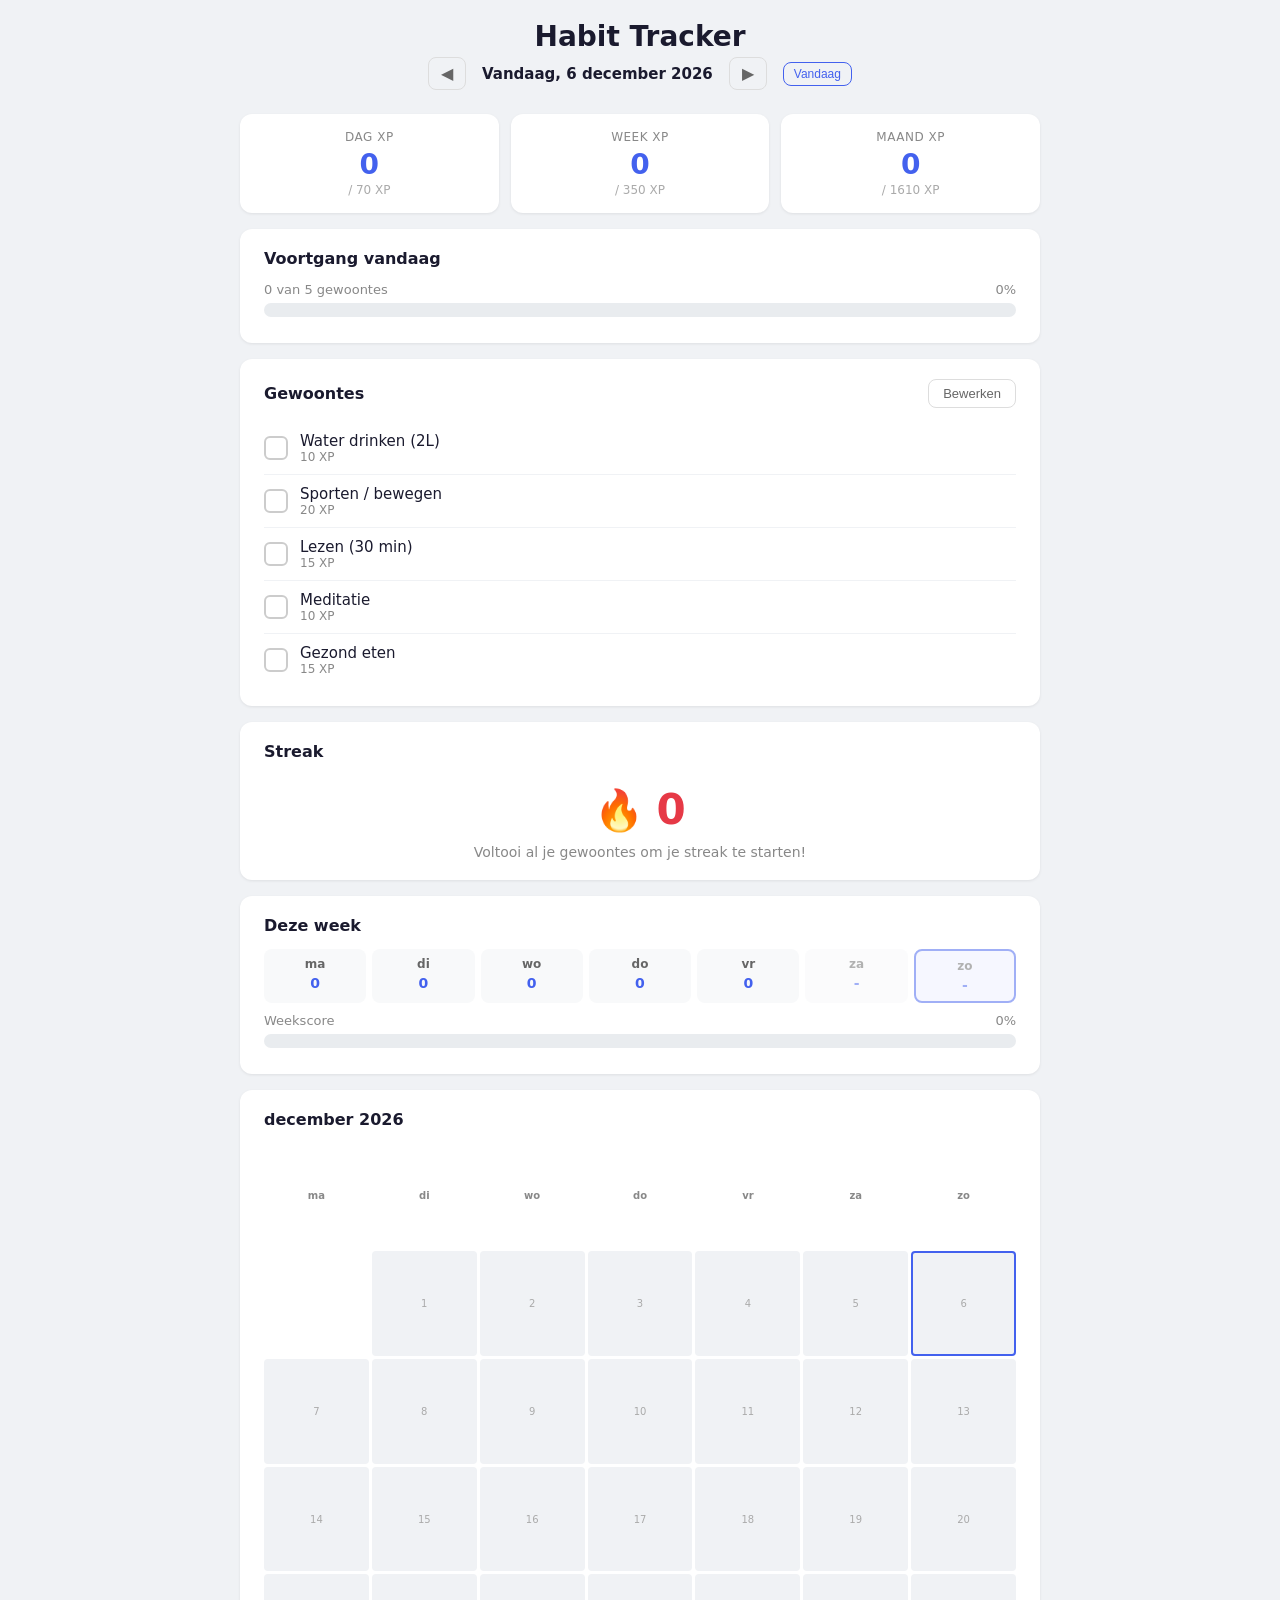
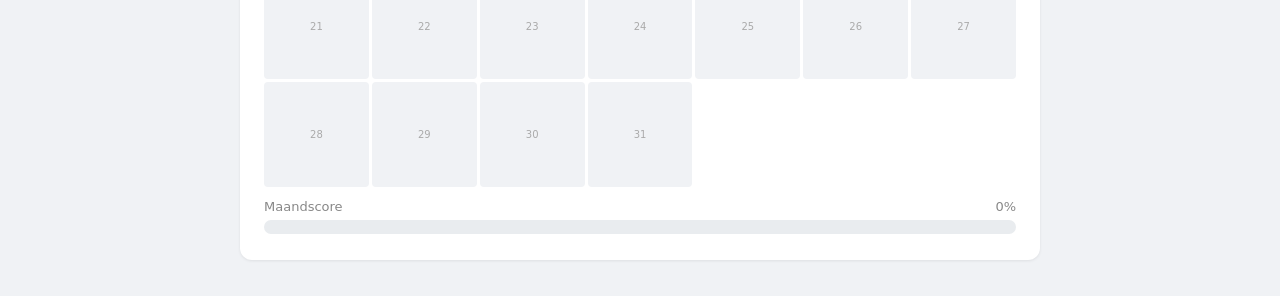
==== commit 0bb8b212: "Add interactive habit tracking dashboard Single-page HTML app with daily habit checklist, XP scoring" ====
--- a/index.html
+++ b/index.html
@@ -1,1143 +1,1117 @@
 <!DOCTYPE html>
-<html lang="en">
+<html lang="nl">
 <head>
-  <meta charset="UTF-8">
-  <meta name="viewport" content="width=device-width, initial-scale=1.0">
-  <title>Habit Tracker Dashboard</title>
-  <style>
-    /* ============ RESET & BASE ============ */
-    *, *::before, *::after { box-sizing: border-box; margin: 0; padding: 0; }
-
-    :root {
-      --bg: #f5f7fa;
-      --card: #ffffff;
-      --text: #1a1a2e;
-      --text-muted: #6b7280;
-      --primary: #6366f1;
-      --primary-light: #a5b4fc;
-      --primary-bg: #eef2ff;
-      --success: #10b981;
-      --success-bg: #d1fae5;
-      --warning: #f59e0b;
-      --danger: #ef4444;
-      --border: #e5e7eb;
-      --shadow: 0 1px 3px rgba(0,0,0,0.08);
-      --shadow-lg: 0 4px 12px rgba(0,0,0,0.1);
-      --radius: 12px;
-      --radius-sm: 8px;
-    }
-
-    body {
-      font-family: -apple-system, BlinkMacSystemFont, 'Segoe UI', Roboto, sans-serif;
-      background: var(--bg);
-      color: var(--text);
-      line-height: 1.6;
-      min-height: 100vh;
-    }
-
-    /* ============ LAYOUT ============ */
-    .app {
-      max-width: 720px;
-      margin: 0 auto;
-      padding: 24px 16px 80px;
-    }
-
-    header {
-      text-align: center;
-      margin-bottom: 28px;
-    }
-
-    header h1 {
-      font-size: 1.75rem;
-      font-weight: 700;
-      color: var(--text);
-    }
-
-    header .date-display {
-      color: var(--text-muted);
-      font-size: 0.95rem;
-      margin-top: 4px;
-    }
-
-    .card {
-      background: var(--card);
-      border-radius: var(--radius);
-      box-shadow: var(--shadow);
-      padding: 20px;
-      margin-bottom: 16px;
-    }
-
-    .card-title {
-      font-size: 1rem;
-      font-weight: 600;
-      margin-bottom: 14px;
-      display: flex;
-      align-items: center;
-      gap: 8px;
-    }
-
-    .card-title .icon {
-      font-size: 1.15rem;
-    }
-
-    /* ============ STATS ROW ============ */
-    .stats-row {
-      display: grid;
-      grid-template-columns: repeat(3, 1fr);
-      gap: 12px;
-      margin-bottom: 16px;
-    }
-
-    .stat-card {
-      background: var(--card);
-      border-radius: var(--radius);
-      box-shadow: var(--shadow);
-      padding: 16px;
-      text-align: center;
-    }
-
-    .stat-card .stat-value {
-      font-size: 1.5rem;
-      font-weight: 700;
-      color: var(--primary);
-    }
-
-    .stat-card .stat-label {
-      font-size: 0.78rem;
-      color: var(--text-muted);
-      margin-top: 2px;
-      text-transform: uppercase;
-      letter-spacing: 0.5px;
-    }
-
-    .stat-card.streak .stat-value { color: var(--warning); }
-    .stat-card.weekly .stat-value { color: var(--success); }
-
-    /* ============ PROGRESS BAR ============ */
-    .progress-section { margin-bottom: 6px; }
-
-    .progress-header {
-      display: flex;
-      justify-content: space-between;
-      font-size: 0.85rem;
-      color: var(--text-muted);
-      margin-bottom: 8px;
-    }
-
-    .progress-bar-track {
-      width: 100%;
-      height: 14px;
-      background: var(--border);
-      border-radius: 99px;
-      overflow: hidden;
-    }
-
-    .progress-bar-fill {
-      height: 100%;
-      background: linear-gradient(90deg, var(--primary), var(--primary-light));
-      border-radius: 99px;
-      transition: width 0.4s ease;
-    }
-
-    .progress-bar-fill.complete {
-      background: linear-gradient(90deg, var(--success), #34d399);
-    }
-
-    /* ============ HABIT LIST ============ */
-    .habit-list {
-      list-style: none;
-    }
-
-    .habit-item {
-      display: flex;
-      align-items: center;
-      gap: 12px;
-      padding: 12px 0;
-      border-bottom: 1px solid var(--border);
-    }
-
-    .habit-item:last-child { border-bottom: none; }
-
-    .habit-toggle {
-      -webkit-appearance: none;
-      appearance: none;
-      width: 24px;
-      height: 24px;
-      border: 2px solid var(--border);
-      border-radius: 6px;
-      cursor: pointer;
-      flex-shrink: 0;
-      display: grid;
-      place-content: center;
-      transition: all 0.15s ease;
-    }
-
-    .habit-toggle:checked {
-      background: var(--success);
-      border-color: var(--success);
-    }
-
-    .habit-toggle:checked::after {
-      content: '\2713';
-      color: #fff;
-      font-size: 14px;
-      font-weight: 700;
-    }
-
-    .habit-info {
-      flex: 1;
-      min-width: 0;
-    }
-
-    .habit-name {
-      font-size: 0.95rem;
-      font-weight: 500;
-    }
-
-    .habit-name.done {
-      text-decoration: line-through;
-      color: var(--text-muted);
-    }
-
-    .habit-xp {
-      font-size: 0.75rem;
-      color: var(--primary);
-      font-weight: 600;
-    }
-
-    /* ============ CELEBRATION ============ */
-    .celebration {
-      display: none;
-      text-align: center;
-      padding: 20px;
-      background: var(--success-bg);
-      border-radius: var(--radius);
-      margin-bottom: 16px;
-      animation: popIn 0.4s ease;
-    }
-
-    .celebration.show { display: block; }
-
-    .celebration .msg {
-      font-size: 1.1rem;
-      font-weight: 600;
-      color: #065f46;
-    }
-
-    .celebration .sub {
-      font-size: 0.85rem;
-      color: #047857;
-      margin-top: 4px;
-    }
-
-    @keyframes popIn {
-      0% { transform: scale(0.9); opacity: 0; }
-      100% { transform: scale(1); opacity: 1; }
-    }
-
-    /* ============ WEEKLY VIEW ============ */
-    .week-grid {
-      display: grid;
-      grid-template-columns: repeat(7, 1fr);
-      gap: 6px;
-      text-align: center;
-    }
-
-    .week-day {
-      padding: 8px 4px;
-      border-radius: var(--radius-sm);
-      font-size: 0.78rem;
-    }
-
-    .week-day .day-label {
-      font-weight: 600;
-      color: var(--text-muted);
-      margin-bottom: 4px;
-    }
-
-    .week-day .day-score {
-      font-size: 1rem;
-      font-weight: 700;
-    }
-
-    .week-day.today {
-      background: var(--primary-bg);
-      outline: 2px solid var(--primary);
-    }
-
-    .week-day.complete .day-score { color: var(--success); }
-    .week-day.partial .day-score { color: var(--warning); }
-    .week-day.missed .day-score { color: var(--danger); }
-    .week-day.future .day-score { color: var(--border); }
-
-    .weekend-toggle-row {
-      display: flex;
-      align-items: center;
-      justify-content: flex-end;
-      gap: 8px;
-      margin-top: 12px;
-      font-size: 0.82rem;
-      color: var(--text-muted);
-    }
-
-    /* ============ TOGGLE SWITCH ============ */
-    .toggle-switch {
-      position: relative;
-      width: 40px;
-      height: 22px;
-    }
-
-    .toggle-switch input {
-      opacity: 0;
-      width: 0;
-      height: 0;
-    }
-
-    .toggle-slider {
-      position: absolute;
-      cursor: pointer;
-      inset: 0;
-      background: var(--border);
-      border-radius: 99px;
-      transition: 0.2s;
-    }
-
-    .toggle-slider::before {
-      content: '';
-      position: absolute;
-      height: 16px;
-      width: 16px;
-      left: 3px;
-      bottom: 3px;
-      background: #fff;
-      border-radius: 50%;
-      transition: 0.2s;
-    }
-
-    .toggle-switch input:checked + .toggle-slider {
-      background: var(--primary);
-    }
-
-    .toggle-switch input:checked + .toggle-slider::before {
-      transform: translateX(18px);
-    }
-
-    /* ============ MONTHLY SECTION ============ */
-    .month-summary {
-      display: flex;
-      align-items: center;
-      gap: 16px;
-    }
-
-    .month-ring {
-      position: relative;
-      width: 80px;
-      height: 80px;
-      flex-shrink: 0;
-    }
-
-    .month-ring svg {
-      transform: rotate(-90deg);
-    }
-
-    .month-ring .ring-text {
-      position: absolute;
-      inset: 0;
-      display: flex;
-      align-items: center;
-      justify-content: center;
-      font-size: 1.1rem;
-      font-weight: 700;
-      color: var(--primary);
-    }
-
-    .month-details {
-      flex: 1;
-      font-size: 0.88rem;
-      color: var(--text-muted);
-      line-height: 1.8;
-    }
-
-    .month-details strong {
-      color: var(--text);
-    }
-
-    /* ============ HABIT EDITOR ============ */
-    .editor-section { display: none; }
-    .editor-section.open { display: block; }
-
-    .editor-habit {
-      display: flex;
-      align-items: center;
-      gap: 10px;
-      padding: 10px 0;
-      border-bottom: 1px solid var(--border);
-    }
-
-    .editor-habit:last-child { border-bottom: none; }
-
-    .editor-habit input[type="text"] {
-      flex: 1;
-      padding: 8px 10px;
-      border: 1px solid var(--border);
-      border-radius: var(--radius-sm);
-      font-size: 0.9rem;
-      outline: none;
-      min-width: 0;
-    }
-
-    .editor-habit input[type="text"]:focus {
-      border-color: var(--primary);
-      box-shadow: 0 0 0 3px rgba(99,102,241,0.15);
-    }
-
-    .editor-habit input[type="number"] {
-      width: 64px;
-      padding: 8px;
-      border: 1px solid var(--border);
-      border-radius: var(--radius-sm);
-      font-size: 0.9rem;
-      text-align: center;
-      outline: none;
-    }
-
-    .editor-habit input[type="number"]:focus {
-      border-color: var(--primary);
-      box-shadow: 0 0 0 3px rgba(99,102,241,0.15);
-    }
-
-    .xp-label {
-      font-size: 0.75rem;
-      color: var(--text-muted);
-      font-weight: 600;
-      white-space: nowrap;
-    }
-
-    /* ============ BUTTONS ============ */
-    .btn {
-      display: inline-flex;
-      align-items: center;
-      gap: 6px;
-      padding: 8px 16px;
-      border: none;
-      border-radius: var(--radius-sm);
-      font-size: 0.85rem;
-      font-weight: 600;
-      cursor: pointer;
-      transition: all 0.15s ease;
-    }
-
-    .btn-primary {
-      background: var(--primary);
-      color: #fff;
-    }
-
-    .btn-primary:hover { background: #4f46e5; }
-
-    .btn-ghost {
-      background: transparent;
-      color: var(--text-muted);
-    }
-
-    .btn-ghost:hover { background: var(--bg); }
-
-    .btn-danger {
-      background: transparent;
-      color: var(--danger);
-      padding: 8px;
-    }
-
-    .btn-danger:hover { background: #fef2f2; }
-
-    .editor-actions {
-      display: flex;
-      gap: 8px;
-      margin-top: 14px;
-      flex-wrap: wrap;
-    }
-
-    /* ============ DATE NAV ============ */
-    .date-nav {
-      display: flex;
-      align-items: center;
-      justify-content: center;
-      gap: 16px;
-      margin-bottom: 4px;
-    }
-
-    .date-nav button {
-      background: none;
-      border: 1px solid var(--border);
-      border-radius: var(--radius-sm);
-      padding: 6px 12px;
-      cursor: pointer;
-      font-size: 0.85rem;
-      color: var(--text-muted);
-      transition: all 0.15s;
-    }
-
-    .date-nav button:hover {
-      background: var(--primary-bg);
-      border-color: var(--primary);
-      color: var(--primary);
-    }
-
-    .date-nav .current-date {
-      font-weight: 600;
-      font-size: 0.95rem;
-      min-width: 140px;
-      text-align: center;
-    }
-
-    /* ============ RESPONSIVE ============ */
-    @media (max-width: 480px) {
-      .stats-row { grid-template-columns: repeat(3, 1fr); gap: 8px; }
-      .stat-card { padding: 12px 8px; }
-      .stat-card .stat-value { font-size: 1.25rem; }
-      .week-grid { gap: 3px; }
-      .week-day { padding: 6px 2px; }
-      .month-ring { width: 64px; height: 64px; }
-    }
-
-    /* ============ CONFETTI ============ */
-    .confetti-container {
-      position: fixed;
-      top: 0;
-      left: 0;
-      width: 100%;
-      height: 100%;
-      pointer-events: none;
-      z-index: 1000;
-      overflow: hidden;
-    }
-
-    .confetti-piece {
-      position: absolute;
-      width: 10px;
-      height: 10px;
-      top: -10px;
-      animation: confettiFall 2.5s ease-out forwards;
-    }
-
-    @keyframes confettiFall {
-      0% { transform: translateY(0) rotate(0deg); opacity: 1; }
-      100% { transform: translateY(100vh) rotate(720deg); opacity: 0; }
-    }
-  </style>
+    <meta charset="UTF-8">
+    <meta name="viewport" content="width=device-width, initial-scale=1.0">
+    <title>Habit Tracker Dashboard</title>
+    <style>
+        /* ===== RESET & BASE ===== */
+        *, *::before, *::after { box-sizing: border-box; margin: 0; padding: 0; }
+
+        body {
+            font-family: 'Segoe UI', system-ui, -apple-system, sans-serif;
+            background: #f0f2f5;
+            color: #1a1a2e;
+            min-height: 100vh;
+            padding: 20px;
+        }
+
+        /* ===== LAYOUT ===== */
+        .dashboard {
+            max-width: 800px;
+            margin: 0 auto;
+        }
+
+        .header {
+            text-align: center;
+            margin-bottom: 24px;
+        }
+
+        .header h1 {
+            font-size: 28px;
+            color: #1a1a2e;
+            margin-bottom: 4px;
+        }
+
+        .header .date-display {
+            font-size: 15px;
+            color: #666;
+        }
+
+        /* ===== CARDS ===== */
+        .card {
+            background: #fff;
+            border-radius: 12px;
+            padding: 20px 24px;
+            margin-bottom: 16px;
+            box-shadow: 0 1px 3px rgba(0,0,0,0.08);
+        }
+
+        .card-title {
+            font-size: 16px;
+            font-weight: 700;
+            margin-bottom: 14px;
+            color: #1a1a2e;
+            display: flex;
+            align-items: center;
+            gap: 8px;
+        }
+
+        /* ===== SCORE STRIP ===== */
+        .score-strip {
+            display: grid;
+            grid-template-columns: repeat(3, 1fr);
+            gap: 12px;
+            margin-bottom: 16px;
+        }
+
+        .score-box {
+            background: #fff;
+            border-radius: 12px;
+            padding: 16px;
+            text-align: center;
+            box-shadow: 0 1px 3px rgba(0,0,0,0.08);
+        }
+
+        .score-box .label {
+            font-size: 12px;
+            text-transform: uppercase;
+            letter-spacing: 0.5px;
+            color: #888;
+            margin-bottom: 4px;
+        }
+
+        .score-box .value {
+            font-size: 28px;
+            font-weight: 800;
+            color: #4361ee;
+        }
+
+        .score-box .sub {
+            font-size: 12px;
+            color: #aaa;
+            margin-top: 2px;
+        }
+
+        /* ===== PROGRESS BAR ===== */
+        .progress-container {
+            margin-bottom: 6px;
+        }
+
+        .progress-header {
+            display: flex;
+            justify-content: space-between;
+            font-size: 13px;
+            color: #888;
+            margin-bottom: 6px;
+        }
+
+        .progress-bar {
+            width: 100%;
+            height: 14px;
+            background: #e9ecef;
+            border-radius: 7px;
+            overflow: hidden;
+        }
+
+        .progress-fill {
+            height: 100%;
+            background: linear-gradient(90deg, #4361ee, #3a86ff);
+            border-radius: 7px;
+            transition: width 0.4s ease;
+            min-width: 0;
+        }
+
+        .progress-fill.complete {
+            background: linear-gradient(90deg, #2ec4b6, #06d6a0);
+        }
+
+        /* ===== HABIT LIST ===== */
+        .habit-item {
+            display: flex;
+            align-items: center;
+            padding: 10px 0;
+            border-bottom: 1px solid #f0f2f5;
+            gap: 12px;
+        }
+
+        .habit-item:last-child { border-bottom: none; }
+
+        .habit-checkbox {
+            width: 24px;
+            height: 24px;
+            border-radius: 6px;
+            border: 2px solid #ccc;
+            cursor: pointer;
+            display: flex;
+            align-items: center;
+            justify-content: center;
+            flex-shrink: 0;
+            transition: all 0.2s;
+            background: #fff;
+        }
+
+        .habit-checkbox.checked {
+            background: #4361ee;
+            border-color: #4361ee;
+        }
+
+        .habit-checkbox.checked::after {
+            content: '✓';
+            color: #fff;
+            font-size: 14px;
+            font-weight: 700;
+        }
+
+        .habit-info {
+            flex: 1;
+        }
+
+        .habit-name {
+            font-size: 15px;
+            font-weight: 500;
+        }
+
+        .habit-xp {
+            font-size: 12px;
+            color: #888;
+        }
+
+        .habit-name.done {
+            text-decoration: line-through;
+            color: #aaa;
+        }
+
+        /* ===== STREAK ===== */
+        .streak-display {
+            display: flex;
+            align-items: center;
+            justify-content: center;
+            gap: 12px;
+            padding: 10px 0;
+        }
+
+        .streak-fire {
+            font-size: 40px;
+            line-height: 1;
+        }
+
+        .streak-count {
+            font-size: 42px;
+            font-weight: 800;
+            color: #e63946;
+        }
+
+        .streak-label {
+            font-size: 14px;
+            color: #888;
+            text-align: center;
+        }
+
+        /* ===== WEEK VIEW ===== */
+        .week-row {
+            display: grid;
+            grid-template-columns: repeat(7, 1fr);
+            gap: 6px;
+            margin-bottom: 10px;
+        }
+
+        .week-day {
+            text-align: center;
+            padding: 8px 4px;
+            border-radius: 8px;
+            font-size: 12px;
+            background: #f8f9fa;
+        }
+
+        .week-day .day-label {
+            font-weight: 700;
+            margin-bottom: 4px;
+            color: #666;
+        }
+
+        .week-day .day-score {
+            font-weight: 800;
+            color: #4361ee;
+            font-size: 14px;
+        }
+
+        .week-day.today {
+            background: #eef1ff;
+            border: 2px solid #4361ee;
+        }
+
+        .week-day.complete {
+            background: #d4f5e9;
+        }
+
+        .week-day.weekend {
+            opacity: 0.5;
+        }
+
+        .week-day.weekend.active {
+            opacity: 1;
+        }
+
+        /* ===== CONGRATULATIONS ===== */
+        .congrats {
+            display: none;
+            background: linear-gradient(135deg, #06d6a0, #2ec4b6);
+            color: #fff;
+            border-radius: 12px;
+            padding: 20px;
+            text-align: center;
+            margin-bottom: 16px;
+            animation: slideIn 0.4s ease;
+        }
+
+        .congrats.show { display: block; }
+
+        .congrats .congrats-icon { font-size: 36px; margin-bottom: 6px; }
+        .congrats .congrats-text { font-size: 18px; font-weight: 700; }
+        .congrats .congrats-sub { font-size: 13px; opacity: 0.9; margin-top: 4px; }
+
+        @keyframes slideIn {
+            from { transform: translateY(-10px); opacity: 0; }
+            to { transform: translateY(0); opacity: 1; }
+        }
+
+        /* ===== SETTINGS / EDIT PANEL ===== */
+        .settings-btn {
+            background: none;
+            border: 1px solid #ddd;
+            border-radius: 8px;
+            padding: 6px 14px;
+            font-size: 13px;
+            cursor: pointer;
+            color: #666;
+            transition: all 0.2s;
+        }
+
+        .settings-btn:hover {
+            background: #f0f2f5;
+            border-color: #bbb;
+        }
+
+        .edit-panel {
+            display: none;
+            margin-top: 14px;
+            border-top: 1px solid #eee;
+            padding-top: 14px;
+        }
+
+        .edit-panel.show { display: block; }
+
+        .edit-row {
+            display: flex;
+            align-items: center;
+            gap: 8px;
+            margin-bottom: 8px;
+        }
+
+        .edit-row input[type="text"] {
+            flex: 1;
+            padding: 8px 12px;
+            border: 1px solid #ddd;
+            border-radius: 8px;
+            font-size: 14px;
+        }
+
+        .edit-row input[type="number"] {
+            width: 70px;
+            padding: 8px 10px;
+            border: 1px solid #ddd;
+            border-radius: 8px;
+            font-size: 14px;
+            text-align: center;
+        }
+
+        .edit-row button {
+            padding: 8px 12px;
+            border: none;
+            border-radius: 8px;
+            cursor: pointer;
+            font-size: 13px;
+        }
+
+        .btn-remove {
+            background: #fee;
+            color: #e63946;
+        }
+
+        .btn-remove:hover { background: #fdd; }
+
+        .btn-add {
+            background: #4361ee;
+            color: #fff;
+            width: 100%;
+            padding: 10px;
+            font-weight: 600;
+            margin-top: 4px;
+        }
+
+        .btn-add:hover { background: #3651d4; }
+
+        /* ===== WEEKEND TOGGLE ===== */
+        .toggle-row {
+            display: flex;
+            align-items: center;
+            justify-content: space-between;
+            padding: 8px 0;
+        }
+
+        .toggle-row label {
+            font-size: 14px;
+            color: #555;
+        }
+
+        .toggle-switch {
+            position: relative;
+            width: 44px;
+            height: 24px;
+        }
+
+        .toggle-switch input {
+            opacity: 0;
+            width: 0;
+            height: 0;
+        }
+
+        .toggle-slider {
+            position: absolute;
+            cursor: pointer;
+            top: 0; left: 0; right: 0; bottom: 0;
+            background: #ccc;
+            border-radius: 12px;
+            transition: 0.3s;
+        }
+
+        .toggle-slider::before {
+            content: '';
+            position: absolute;
+            width: 18px;
+            height: 18px;
+            left: 3px;
+            bottom: 3px;
+            background: #fff;
+            border-radius: 50%;
+            transition: 0.3s;
+        }
+
+        .toggle-switch input:checked + .toggle-slider {
+            background: #4361ee;
+        }
+
+        .toggle-switch input:checked + .toggle-slider::before {
+            transform: translateX(20px);
+        }
+
+        /* ===== NAV DATE ===== */
+        .date-nav {
+            display: flex;
+            align-items: center;
+            justify-content: center;
+            gap: 16px;
+            margin-bottom: 4px;
+        }
+
+        .date-nav button {
+            background: none;
+            border: 1px solid #ddd;
+            border-radius: 8px;
+            padding: 6px 12px;
+            cursor: pointer;
+            font-size: 16px;
+            color: #666;
+        }
+
+        .date-nav button:hover { background: #f0f2f5; }
+
+        .date-nav .current-date {
+            font-size: 15px;
+            font-weight: 600;
+            min-width: 180px;
+            text-align: center;
+        }
+
+        .today-btn {
+            font-size: 12px !important;
+            padding: 4px 10px !important;
+            color: #4361ee !important;
+            border-color: #4361ee !important;
+        }
+
+        /* ===== MONTH GRID ===== */
+        .month-grid {
+            display: grid;
+            grid-template-columns: repeat(7, 1fr);
+            gap: 3px;
+        }
+
+        .month-grid .mg-day {
+            aspect-ratio: 1;
+            border-radius: 4px;
+            background: #f0f2f5;
+            display: flex;
+            align-items: center;
+            justify-content: center;
+            font-size: 10px;
+            color: #aaa;
+        }
+
+        .month-grid .mg-day.has-data { background: #dbeafe; color: #4361ee; font-weight: 600; }
+        .month-grid .mg-day.perfect { background: #06d6a0; color: #fff; }
+        .month-grid .mg-day.today-cell { border: 2px solid #4361ee; }
+
+        /* ===== RESPONSIVE ===== */
+        @media (max-width: 500px) {
+            body { padding: 10px; }
+            .score-strip { grid-template-columns: 1fr; }
+            .score-box .value { font-size: 22px; }
+        }
+    </style>
 </head>
 <body>
-  <div class="app">
+
+<div class="dashboard">
     <!-- HEADER -->
-    <header>
-      <h1>Habit Tracker</h1>
-      <div class="date-display" id="headerDate"></div>
-    </header>
-
-    <!-- CELEBRATION -->
-    <div class="celebration" id="celebration">
-      <div class="msg" id="celebrationMsg"></div>
-      <div class="sub" id="celebrationSub"></div>
+    <div class="header">
+        <h1>Habit Tracker</h1>
+        <div class="date-nav">
+            <button onclick="navigateDay(-1)">&#9664;</button>
+            <span class="current-date" id="currentDate"></span>
+            <button onclick="navigateDay(1)">&#9654;</button>
+            <button class="today-btn" onclick="goToToday()">Vandaag</button>
+        </div>
     </div>
 
-    <!-- STATS ROW -->
-    <div class="stats-row">
-      <div class="stat-card">
-        <div class="stat-value" id="todayXP">0</div>
-        <div class="stat-label">Today's XP</div>
-      </div>
-      <div class="stat-card weekly">
-        <div class="stat-value" id="weekXP">0%</div>
-        <div class="stat-label">This Week</div>
-      </div>
-      <div class="stat-card streak">
-        <div class="stat-value" id="streakCount">0</div>
-        <div class="stat-label">Day Streak</div>
-      </div>
+    <!-- CONGRATULATIONS -->
+    <div class="congrats" id="congrats">
+        <div class="congrats-icon" id="congratsIcon"></div>
+        <div class="congrats-text" id="congratsText"></div>
+        <div class="congrats-sub" id="congratsSub"></div>
     </div>
 
-    <!-- DATE NAVIGATION -->
+    <!-- SCORE STRIP -->
+    <div class="score-strip">
+        <div class="score-box">
+            <div class="label">Dag XP</div>
+            <div class="value" id="dayXP">0</div>
+            <div class="sub" id="dayMax">/ 0 XP</div>
+        </div>
+        <div class="score-box">
+            <div class="label">Week XP</div>
+            <div class="value" id="weekXP">0</div>
+            <div class="sub" id="weekMax">/ 0 XP</div>
+        </div>
+        <div class="score-box">
+            <div class="label">Maand XP</div>
+            <div class="value" id="monthXP">0</div>
+            <div class="sub" id="monthMax">/ 0 XP</div>
+        </div>
+    </div>
+
+    <!-- DAY PROGRESS -->
     <div class="card">
-      <div class="date-nav">
-        <button onclick="app.changeDate(-1)">&larr; Prev</button>
-        <span class="current-date" id="currentDate"></span>
-        <button onclick="app.changeDate(1)">Next &rarr;</button>
-      </div>
+        <div class="card-title">Voortgang vandaag</div>
+        <div class="progress-container">
+            <div class="progress-header">
+                <span id="progressLabel">0 van 0 gewoontes</span>
+                <span id="progressPercent">0%</span>
+            </div>
+            <div class="progress-bar">
+                <div class="progress-fill" id="progressFill" style="width: 0%"></div>
+            </div>
+        </div>
     </div>
 
-    <!-- DAILY PROGRESS -->
+    <!-- DAILY CHECKLIST -->
     <div class="card">
-      <div class="card-title"><span class="icon">&#9744;</span> Daily Habits</div>
-      <div class="progress-section">
-        <div class="progress-header">
-          <span id="progressLabel">0 / 0 completed</span>
-          <span id="progressPercent">0%</span>
+        <div class="card-title" style="justify-content: space-between;">
+            <span>Gewoontes</span>
+            <button class="settings-btn" onclick="toggleEditPanel()">Bewerken</button>
         </div>
-        <div class="progress-bar-track">
-          <div class="progress-bar-fill" id="progressBar" style="width: 0%"></div>
+        <div id="habitList"></div>
+
+        <!-- EDIT PANEL -->
+        <div class="edit-panel" id="editPanel">
+            <div id="editList"></div>
+            <button class="btn-add" onclick="addHabit()">+ Gewoonte toevoegen</button>
+            <div class="toggle-row" style="margin-top: 12px;">
+                <label>Weekenden meetellen</label>
+                <div class="toggle-switch">
+                    <input type="checkbox" id="weekendToggle" onchange="toggleWeekends()">
+                    <span class="toggle-slider"></span>
+                </div>
+            </div>
         </div>
-      </div>
-      <ul class="habit-list" id="habitList"></ul>
     </div>
 
-    <!-- WEEKLY VIEW -->
+    <!-- STREAK -->
     <div class="card">
-      <div class="card-title"><span class="icon">&#128197;</span> This Week</div>
-      <div class="week-grid" id="weekGrid"></div>
-      <div class="weekend-toggle-row">
-        <span>Include weekends</span>
-        <label class="toggle-switch">
-          <input type="checkbox" id="weekendToggle" onchange="app.toggleWeekends()">
-          <span class="toggle-slider"></span>
-        </label>
-      </div>
+        <div class="card-title">Streak</div>
+        <div class="streak-display">
+            <span class="streak-fire">🔥</span>
+            <span class="streak-count" id="streakCount">0</span>
+        </div>
+        <div class="streak-label" id="streakLabel">Voltooi al je gewoontes om je streak te starten!</div>
     </div>
 
-    <!-- MONTHLY VIEW -->
+    <!-- WEEK VIEW -->
     <div class="card">
-      <div class="card-title"><span class="icon">&#128200;</span> This Month</div>
-      <div class="month-summary">
-        <div class="month-ring">
-          <svg width="80" height="80" viewBox="0 0 80 80">
-            <circle cx="40" cy="40" r="34" fill="none" stroke="#e5e7eb" stroke-width="8"/>
-            <circle cx="40" cy="40" r="34" fill="none" stroke="#6366f1" stroke-width="8"
-              stroke-dasharray="213.6" stroke-dashoffset="213.6" stroke-linecap="round"
-              id="monthRing"/>
-          </svg>
-          <div class="ring-text" id="monthPercent">0%</div>
+        <div class="card-title">Deze week</div>
+        <div class="week-row" id="weekRow"></div>
+        <div class="progress-container">
+            <div class="progress-header">
+                <span>Weekscore</span>
+                <span id="weekPercent">0%</span>
+            </div>
+            <div class="progress-bar">
+                <div class="progress-fill" id="weekFill" style="width: 0%"></div>
+            </div>
         </div>
-        <div class="month-details" id="monthDetails">
-          <div>XP Earned: <strong id="monthXP">0</strong> / <strong id="monthMaxXP">0</strong></div>
-          <div>Perfect Days: <strong id="perfectDays">0</strong></div>
-          <div>Best Streak: <strong id="bestStreak">0</strong> days</div>
+    </div>
+
+    <!-- MONTH VIEW -->
+    <div class="card">
+        <div class="card-title" id="monthTitle">Maandoverzicht</div>
+        <div class="month-grid" id="monthGrid"></div>
+        <div class="progress-container" style="margin-top: 12px;">
+            <div class="progress-header">
+                <span>Maandscore</span>
+                <span id="monthPercent">0%</span>
+            </div>
+            <div class="progress-bar">
+                <div class="progress-fill" id="monthFill" style="width: 0%"></div>
+            </div>
         </div>
-      </div>
     </div>
-
-    <!-- HABIT EDITOR -->
-    <div class="card">
-      <div class="card-title" style="justify-content: space-between;">
-        <span><span class="icon">&#9881;</span> Manage Habits</span>
-        <button class="btn btn-ghost" onclick="app.toggleEditor()" id="editorToggleBtn">Edit</button>
-      </div>
-      <div class="editor-section" id="editorSection">
-        <div id="editorList"></div>
-        <div class="editor-actions">
-          <button class="btn btn-primary" onclick="app.addHabit()">+ Add Habit</button>
-          <button class="btn btn-ghost" onclick="app.saveHabits()">Save Changes</button>
-        </div>
-      </div>
-    </div>
-  </div>
-
-  <!-- CONFETTI CONTAINER -->
-  <div class="confetti-container" id="confetti"></div>
-
-  <script>
-    // ================================================================
-    // DATA MODEL
-    // ================================================================
-    //
-    // habits: [
-    //   { id: "h1", name: "Drink water", xp: 10, active: true }
-    // ]
-    //
-    // dailyLogs: {
-    //   "2026-02-12": {
-    //     completed: ["h1", "h3"],   // IDs of completed habits
-    //     totalXP: 20,
-    //     maxXP: 50
-    //   }
-    // }
-    //
-    // settings: {
-    //   includeWeekends: false
-    // }
-    //
-    // SCORING:
-    //   - Each habit has an XP value (default 10)
-    //   - Daily score = sum of completed habit XPs
-    //   - Daily max = sum of all active habit XPs
-    //   - Day is "perfect" when dailyScore == maxXP
-    //   - Weekly score = (sum of daily scores for counted days) / (sum of daily maxes for counted days) * 100
-    //   - Monthly score = same logic for the whole month
-    //   - Streak = consecutive days (up to today) where all habits were completed
-    // ================================================================
-
-    const STORAGE_KEY = 'habit_tracker_data';
-
-    const DEFAULT_HABITS = [
-      { id: 'h1', name: 'In bed 21:00\u201321:15', xp: 15, active: true },
-      { id: 'h2', name: 'Dagelijks bewegen (gym/hardlopen of 10 min wandelen)', xp: 20, active: true },
-      { id: 'h3', name: 'Doelenblok 45\u201360 min (voor TV, niet op de bank)', xp: 25, active: true },
-      { id: 'h4', name: 'Avondafsluiting (poetsen \u2192 wassen \u2192 lezen)', xp: 15, active: true },
-      { id: 'h5', name: '1 chart openen en markeren', xp: 10, active: true },
-      { id: 'h6', name: 'Trading volgens checklist (geen checklist = geen trade)', xp: 15, active: true },
-      { id: 'h7', name: 'Supplementen genomen', xp: 5, active: true },
-      { id: 'h8', name: 'Eiwitdoel behaald', xp: 10, active: true },
-    ];
-
-    // ================================================================
-    // APP
-    // ================================================================
-    const app = {
-      habits: [],
-      dailyLogs: {},
-      settings: { includeWeekends: false },
-      selectedDate: null, // Date object for the day being viewed
-
-      // ---------- INIT ----------
-      init() {
-        this.selectedDate = new Date();
-        this.selectedDate.setHours(0, 0, 0, 0);
-        this.load();
-        this.render();
-      },
-
-      // ---------- PERSISTENCE ----------
-      load() {
-        try {
-          const raw = localStorage.getItem(STORAGE_KEY);
-          if (raw) {
-            const data = JSON.parse(raw);
-            this.habits = data.habits || DEFAULT_HABITS;
-            this.dailyLogs = data.dailyLogs || {};
-            this.settings = data.settings || { includeWeekends: false };
-          } else {
-            this.habits = JSON.parse(JSON.stringify(DEFAULT_HABITS));
-          }
-        } catch {
-          this.habits = JSON.parse(JSON.stringify(DEFAULT_HABITS));
-        }
-      },
-
-      save() {
-        localStorage.setItem(STORAGE_KEY, JSON.stringify({
-          habits: this.habits,
-          dailyLogs: this.dailyLogs,
-          settings: this.settings,
-        }));
-      },
-
-      // ---------- DATE HELPERS ----------
-      dateKey(d) {
-        const dd = d || this.selectedDate;
-        return dd.toISOString().split('T')[0];
-      },
-
-      todayKey() {
-        const t = new Date();
-        t.setHours(0, 0, 0, 0);
-        return this.dateKey(t);
-      },
-
-      isToday() {
-        return this.dateKey() === this.todayKey();
-      },
-
-      formatDate(d) {
-        return d.toLocaleDateString('en-US', {
-          weekday: 'short', month: 'short', day: 'numeric', year: 'numeric'
-        });
-      },
-
-      changeDate(delta) {
-        this.selectedDate.setDate(this.selectedDate.getDate() + delta);
-        this.render();
-      },
-
-      // ---------- DAILY LOG ----------
-      getLog(dateKey) {
-        return this.dailyLogs[dateKey] || { completed: [], totalXP: 0, maxXP: 0 };
-      },
-
-      activeHabits() {
-        return this.habits.filter(h => h.active);
-      },
-
-      maxDailyXP() {
-        return this.activeHabits().reduce((sum, h) => sum + h.xp, 0);
-      },
-
-      toggleHabit(habitId) {
-        const key = this.dateKey();
-        if (!this.dailyLogs[key]) {
-          this.dailyLogs[key] = { completed: [], totalXP: 0, maxXP: this.maxDailyXP() };
-        }
-        const log = this.dailyLogs[key];
-        const idx = log.completed.indexOf(habitId);
-        if (idx >= 0) {
-          log.completed.splice(idx, 1);
+</div>
+
+<script>
+// ===== DATA MODEL =====
+// Stored in localStorage:
+// "habits"       → [{id, name, xp}]
+// "log_YYYY-MM-DD" → {completed: [habitId, ...]}
+// "settings"     → {includeWeekends: bool}
+
+const STORAGE_HABITS = 'ht_habits';
+const STORAGE_SETTINGS = 'ht_settings';
+
+const DEFAULT_HABITS = [
+    { id: 1, name: 'Water drinken (2L)', xp: 10 },
+    { id: 2, name: 'Sporten / bewegen', xp: 20 },
+    { id: 3, name: 'Lezen (30 min)', xp: 15 },
+    { id: 4, name: 'Meditatie', xp: 10 },
+    { id: 5, name: 'Gezond eten', xp: 15 },
+];
+
+const DAY_NAMES_SHORT = ['zo', 'ma', 'di', 'wo', 'do', 'vr', 'za'];
+const MONTH_NAMES = ['januari', 'februari', 'maart', 'april', 'mei', 'juni',
+    'juli', 'augustus', 'september', 'oktober', 'november', 'december'];
+
+let currentViewDate = new Date();
+let habits = [];
+let settings = { includeWeekends: false };
+
+// ===== INIT =====
+function init() {
+    loadData();
+    render();
+}
+
+function loadData() {
+    const stored = localStorage.getItem(STORAGE_HABITS);
+    if (stored) {
+        habits = JSON.parse(stored);
+    } else {
+        habits = DEFAULT_HABITS.map(h => ({ ...h }));
+        saveHabits();
+    }
+
+    const storedSettings = localStorage.getItem(STORAGE_SETTINGS);
+    if (storedSettings) {
+        settings = JSON.parse(storedSettings);
+    }
+}
+
+function saveHabits() {
+    localStorage.setItem(STORAGE_HABITS, JSON.stringify(habits));
+}
+
+function saveSettings() {
+    localStorage.setItem(STORAGE_SETTINGS, JSON.stringify(settings));
+}
+
+function getLogKey(date) {
+    return 'ht_log_' + formatDate(date);
+}
+
+function formatDate(date) {
+    const y = date.getFullYear();
+    const m = String(date.getMonth() + 1).padStart(2, '0');
+    const d = String(date.getDate()).padStart(2, '0');
+    return `${y}-${m}-${d}`;
+}
+
+function getDayLog(date) {
+    const raw = localStorage.getItem(getLogKey(date));
+    if (raw) return JSON.parse(raw);
+    return { completed: [] };
+}
+
+function saveDayLog(date, log) {
+    localStorage.setItem(getLogKey(date), JSON.stringify(log));
+}
+
+// ===== SCORING LOGIC =====
+// Day XP = sum of XP for all completed habits that day
+// Week XP = sum of day XP for Mon-Fri (or Mon-Sun if weekends enabled)
+// Month XP = sum of all day XP in the current month
+// Day Max XP = sum of all habit XP values
+// Streak = consecutive days (backwards from today) where all habits were completed
+
+function getDayXP(date) {
+    const log = getDayLog(date);
+    let total = 0;
+    for (const id of log.completed) {
+        const habit = habits.find(h => h.id === id);
+        if (habit) total += habit.xp;
+    }
+    return total;
+}
+
+function getMaxDayXP() {
+    return habits.reduce((sum, h) => sum + h.xp, 0);
+}
+
+function isDayComplete(date) {
+    const log = getDayLog(date);
+    return habits.length > 0 && habits.every(h => log.completed.includes(h.id));
+}
+
+function isCountedDay(date) {
+    const dow = date.getDay(); // 0=Sun, 6=Sat
+    if (dow === 0 || dow === 6) return settings.includeWeekends;
+    return true;
+}
+
+function getWeekDates(date) {
+    const d = new Date(date);
+    const dow = d.getDay();
+    const monday = new Date(d);
+    monday.setDate(d.getDate() - ((dow + 6) % 7)); // go to Monday
+    const dates = [];
+    for (let i = 0; i < 7; i++) {
+        const day = new Date(monday);
+        day.setDate(monday.getDate() + i);
+        dates.push(day);
+    }
+    return dates;
+}
+
+function getWeekXP(date) {
+    const days = getWeekDates(date);
+    let total = 0;
+    for (const d of days) {
+        if (isCountedDay(d)) total += getDayXP(d);
+    }
+    return total;
+}
+
+function getWeekMaxXP(date) {
+    const days = getWeekDates(date);
+    const maxDay = getMaxDayXP();
+    let count = 0;
+    for (const d of days) {
+        if (isCountedDay(d)) count++;
+    }
+    return maxDay * count;
+}
+
+function getMonthXP(date) {
+    const year = date.getFullYear();
+    const month = date.getMonth();
+    let total = 0;
+    const daysInMonth = new Date(year, month + 1, 0).getDate();
+    for (let i = 1; i <= daysInMonth; i++) {
+        const d = new Date(year, month, i);
+        if (isCountedDay(d)) total += getDayXP(d);
+    }
+    return total;
+}
+
+function getMonthMaxXP(date) {
+    const year = date.getFullYear();
+    const month = date.getMonth();
+    const maxDay = getMaxDayXP();
+    const daysInMonth = new Date(year, month + 1, 0).getDate();
+    let count = 0;
+    for (let i = 1; i <= daysInMonth; i++) {
+        const d = new Date(year, month, i);
+        if (isCountedDay(d)) count++;
+    }
+    return maxDay * count;
+}
+
+function getStreak() {
+    let streak = 0;
+    const today = new Date();
+    today.setHours(0, 0, 0, 0);
+    let d = new Date(today);
+
+    // If today isn't complete yet, still allow streak from yesterday
+    if (!isDayComplete(d)) {
+        // Check if today should be counted
+        if (isCountedDay(d)) {
+            // Today not done yet; streak counts from yesterday
+            d.setDate(d.getDate() - 1);
         } else {
-          log.completed.push(habitId);
-        }
-        // Recalculate XP
-        log.totalXP = log.completed.reduce((sum, id) => {
-          const h = this.habits.find(hh => hh.id === id);
-          return sum + (h ? h.xp : 0);
-        }, 0);
-        log.maxXP = this.maxDailyXP();
-        this.save();
-        this.render();
-
-        // Check celebrations
-        if (log.totalXP === log.maxXP && log.maxXP > 0) {
-          this.celebrate('day');
-        }
-      },
-
-      // ---------- SCORING ----------
-      getWeekDates() {
-        const d = new Date(this.selectedDate);
-        const day = d.getDay();
-        const monday = new Date(d);
-        monday.setDate(d.getDate() - ((day + 6) % 7));
-        const days = [];
-        for (let i = 0; i < 7; i++) {
-          const dd = new Date(monday);
-          dd.setDate(monday.getDate() + i);
-          days.push(dd);
-        }
-        return days;
-      },
-
-      weeklyScore() {
-        const days = this.getWeekDates();
-        let earned = 0;
-        let possible = 0;
-        const today = new Date();
-        today.setHours(0, 0, 0, 0);
-
-        for (const d of days) {
-          if (d > today) continue; // skip future
-          const dayOfWeek = d.getDay(); // 0=Sun, 6=Sat
-          if (!this.settings.includeWeekends && (dayOfWeek === 0 || dayOfWeek === 6)) continue;
-
-          const log = this.getLog(this.dateKey(d));
-          const maxXP = log.maxXP || this.maxDailyXP();
-          earned += log.totalXP;
-          possible += maxXP;
-        }
-        return possible > 0 ? Math.round((earned / possible) * 100) : 0;
-      },
-
-      monthlyStats() {
-        const year = this.selectedDate.getFullYear();
-        const month = this.selectedDate.getMonth();
-        const today = new Date();
-        today.setHours(0, 0, 0, 0);
-
-        let earned = 0;
-        let possible = 0;
-        let perfect = 0;
-
-        const daysInMonth = new Date(year, month + 1, 0).getDate();
-        for (let day = 1; day <= daysInMonth; day++) {
-          const d = new Date(year, month, day);
-          if (d > today) break;
-          const key = this.dateKey(d);
-          const log = this.getLog(key);
-          const maxXP = log.maxXP || this.maxDailyXP();
-          earned += log.totalXP;
-          possible += maxXP;
-          if (log.totalXP >= maxXP && maxXP > 0) perfect++;
-        }
-
-        const percent = possible > 0 ? Math.round((earned / possible) * 100) : 0;
-        return { earned, possible, percent, perfect };
-      },
-
-      // ---------- STREAK ----------
-      calculateStreak() {
-        let streak = 0;
-        const d = new Date();
-        d.setHours(0, 0, 0, 0);
-
-        // Check if today is completed; if not, start from yesterday
-        const todayLog = this.getLog(this.dateKey(d));
-        const todayMax = todayLog.maxXP || this.maxDailyXP();
-        if (todayLog.totalXP < todayMax || todayMax === 0) {
-          d.setDate(d.getDate() - 1);
-        }
-
-        while (true) {
-          const key = this.dateKey(d);
-          const log = this.getLog(key);
-          const maxXP = log.maxXP || this.maxDailyXP();
-          if (maxXP === 0) break;
-          if (log.totalXP >= maxXP) {
+            d.setDate(d.getDate() - 1);
+        }
+    }
+
+    while (true) {
+        if (!isCountedDay(d)) {
+            // Skip non-counted days (weekends when disabled)
+            d.setDate(d.getDate() - 1);
+            continue;
+        }
+        if (isDayComplete(d)) {
             streak++;
             d.setDate(d.getDate() - 1);
-          } else {
+        } else {
             break;
-          }
-        }
-        return streak;
-      },
-
-      bestMonthStreak() {
-        const year = this.selectedDate.getFullYear();
-        const month = this.selectedDate.getMonth();
-        const today = new Date();
-        today.setHours(0, 0, 0, 0);
-        const daysInMonth = new Date(year, month + 1, 0).getDate();
-
-        let best = 0;
-        let current = 0;
-        for (let day = 1; day <= daysInMonth; day++) {
-          const d = new Date(year, month, day);
-          if (d > today) break;
-          const log = this.getLog(this.dateKey(d));
-          const maxXP = log.maxXP || this.maxDailyXP();
-          if (maxXP > 0 && log.totalXP >= maxXP) {
-            current++;
-            best = Math.max(best, current);
-          } else {
-            current = 0;
-          }
-        }
-        return best;
-      },
-
-      // ---------- CELEBRATIONS ----------
-      celebrate(type) {
-        const el = document.getElementById('celebration');
-        const msg = document.getElementById('celebrationMsg');
-        const sub = document.getElementById('celebrationSub');
-
-        if (type === 'day') {
-          msg.textContent = 'Perfect Day!';
-          sub.textContent = 'You completed all your habits today. Keep it going!';
-        } else if (type === 'week') {
-          msg.textContent = 'Amazing Week!';
-          sub.textContent = 'You hit 100% for the week. You\'re on fire!';
-        } else if (type === 'month') {
-          msg.textContent = 'Incredible Month!';
-          sub.textContent = 'You crushed it this entire month. Legend!';
-        }
-
+        }
+    }
+    return streak;
+}
+
+// ===== RENDERING =====
+function render() {
+    renderDate();
+    renderScores();
+    renderProgress();
+    renderHabits();
+    renderStreak();
+    renderWeek();
+    renderMonth();
+    checkCongrats();
+    document.getElementById('weekendToggle').checked = settings.includeWeekends;
+}
+
+function renderDate() {
+    const d = currentViewDate;
+    const today = new Date();
+    const isToday = formatDate(d) === formatDate(today);
+    const dayName = ['zondag', 'maandag', 'dinsdag', 'woensdag', 'donderdag', 'vrijdag', 'zaterdag'][d.getDay()];
+    const monthName = MONTH_NAMES[d.getMonth()];
+    const label = isToday ? 'Vandaag' : `${dayName}`;
+    document.getElementById('currentDate').textContent =
+        `${label}, ${d.getDate()} ${monthName} ${d.getFullYear()}`;
+}
+
+function renderScores() {
+    const dayXP = getDayXP(currentViewDate);
+    const maxDay = getMaxDayXP();
+    const weekXP = getWeekXP(currentViewDate);
+    const weekMax = getWeekMaxXP(currentViewDate);
+    const monthXP = getMonthXP(currentViewDate);
+    const monthMax = getMonthMaxXP(currentViewDate);
+
+    document.getElementById('dayXP').textContent = dayXP;
+    document.getElementById('dayMax').textContent = `/ ${maxDay} XP`;
+    document.getElementById('weekXP').textContent = weekXP;
+    document.getElementById('weekMax').textContent = `/ ${weekMax} XP`;
+    document.getElementById('monthXP').textContent = monthXP;
+    document.getElementById('monthMax').textContent = `/ ${monthMax} XP`;
+}
+
+function renderProgress() {
+    const log = getDayLog(currentViewDate);
+    const done = habits.filter(h => log.completed.includes(h.id)).length;
+    const total = habits.length;
+    const pct = total > 0 ? Math.round((done / total) * 100) : 0;
+
+    document.getElementById('progressLabel').textContent = `${done} van ${total} gewoontes`;
+    document.getElementById('progressPercent').textContent = `${pct}%`;
+    const fill = document.getElementById('progressFill');
+    fill.style.width = pct + '%';
+    fill.classList.toggle('complete', pct === 100);
+}
+
+function renderHabits() {
+    const log = getDayLog(currentViewDate);
+    const container = document.getElementById('habitList');
+    container.innerHTML = '';
+
+    for (const habit of habits) {
+        const checked = log.completed.includes(habit.id);
+        const item = document.createElement('div');
+        item.className = 'habit-item';
+        item.innerHTML = `
+            <div class="habit-checkbox ${checked ? 'checked' : ''}"
+                 onclick="toggleHabit(${habit.id})"></div>
+            <div class="habit-info">
+                <div class="habit-name ${checked ? 'done' : ''}">${escapeHtml(habit.name)}</div>
+                <div class="habit-xp">${habit.xp} XP</div>
+            </div>
+        `;
+        container.appendChild(item);
+    }
+}
+
+function renderStreak() {
+    const streak = getStreak();
+    document.getElementById('streakCount').textContent = streak;
+    if (streak === 0) {
+        document.getElementById('streakLabel').textContent = 'Voltooi al je gewoontes om je streak te starten!';
+    } else if (streak === 1) {
+        document.getElementById('streakLabel').textContent = '1 dag op rij — goed begin!';
+    } else {
+        document.getElementById('streakLabel').textContent = `${streak} dagen op rij — geweldig!`;
+    }
+}
+
+function renderWeek() {
+    const days = getWeekDates(currentViewDate);
+    const today = new Date();
+    const container = document.getElementById('weekRow');
+    container.innerHTML = '';
+
+    for (const d of days) {
+        const dow = d.getDay();
+        const isToday = formatDate(d) === formatDate(today);
+        const isWeekend = dow === 0 || dow === 6;
+        const active = !isWeekend || settings.includeWeekends;
+        const xp = active ? getDayXP(d) : '-';
+        const complete = active && isDayComplete(d);
+
+        let classes = 'week-day';
+        if (isToday) classes += ' today';
+        if (complete) classes += ' complete';
+        if (isWeekend) classes += ' weekend';
+        if (isWeekend && settings.includeWeekends) classes += ' active';
+
+        const dayEl = document.createElement('div');
+        dayEl.className = classes;
+        dayEl.innerHTML = `
+            <div class="day-label">${DAY_NAMES_SHORT[dow]}</div>
+            <div class="day-score">${xp}</div>
+        `;
+        container.appendChild(dayEl);
+    }
+
+    // Week progress
+    const weekXP = getWeekXP(currentViewDate);
+    const weekMax = getWeekMaxXP(currentViewDate);
+    const pct = weekMax > 0 ? Math.round((weekXP / weekMax) * 100) : 0;
+    document.getElementById('weekPercent').textContent = pct + '%';
+    const fill = document.getElementById('weekFill');
+    fill.style.width = pct + '%';
+    fill.classList.toggle('complete', pct === 100);
+}
+
+function renderMonth() {
+    const year = currentViewDate.getFullYear();
+    const month = currentViewDate.getMonth();
+    const today = new Date();
+    const daysInMonth = new Date(year, month + 1, 0).getDate();
+    const firstDow = new Date(year, month, 1).getDay();
+    // Adjust so Monday = 0
+    const offset = (firstDow + 6) % 7;
+
+    document.getElementById('monthTitle').textContent =
+        `${MONTH_NAMES[month]} ${year}`;
+
+    const grid = document.getElementById('monthGrid');
+    grid.innerHTML = '';
+
+    // Header row
+    const dayHeaders = ['ma', 'di', 'wo', 'do', 'vr', 'za', 'zo'];
+    for (const dh of dayHeaders) {
+        const el = document.createElement('div');
+        el.className = 'mg-day';
+        el.style.background = 'none';
+        el.style.fontWeight = '700';
+        el.style.color = '#888';
+        el.textContent = dh;
+        grid.appendChild(el);
+    }
+
+    // Empty cells before the 1st
+    for (let i = 0; i < offset; i++) {
+        const el = document.createElement('div');
+        el.className = 'mg-day';
+        el.style.background = 'none';
+        grid.appendChild(el);
+    }
+
+    // Day cells
+    for (let i = 1; i <= daysInMonth; i++) {
+        const d = new Date(year, month, i);
+        const el = document.createElement('div');
+        let classes = 'mg-day';
+
+        const log = getDayLog(d);
+        if (log.completed.length > 0) classes += ' has-data';
+        if (isDayComplete(d)) classes += ' perfect';
+        if (formatDate(d) === formatDate(today)) classes += ' today-cell';
+
+        el.className = classes;
+        el.textContent = i;
+        grid.appendChild(el);
+    }
+
+    // Month progress
+    const monthXP = getMonthXP(currentViewDate);
+    const monthMax = getMonthMaxXP(currentViewDate);
+    const pct = monthMax > 0 ? Math.round((monthXP / monthMax) * 100) : 0;
+    document.getElementById('monthPercent').textContent = pct + '%';
+    const fill = document.getElementById('monthFill');
+    fill.style.width = pct + '%';
+    fill.classList.toggle('complete', pct === 100);
+}
+
+function checkCongrats() {
+    const el = document.getElementById('congrats');
+    const iconEl = document.getElementById('congratsIcon');
+    const textEl = document.getElementById('congratsText');
+    const subEl = document.getElementById('congratsSub');
+
+    // Check month first (highest priority), then week, then day
+    const monthXP = getMonthXP(currentViewDate);
+    const monthMax = getMonthMaxXP(currentViewDate);
+    const weekXP = getWeekXP(currentViewDate);
+    const weekMax = getWeekMaxXP(currentViewDate);
+    const dayComplete = isDayComplete(currentViewDate);
+
+    if (monthMax > 0 && monthXP >= monthMax) {
         el.classList.add('show');
-        this.spawnConfetti();
-        setTimeout(() => el.classList.remove('show'), 4000);
-      },
-
-      spawnConfetti() {
-        const container = document.getElementById('confetti');
-        const colors = ['#6366f1', '#10b981', '#f59e0b', '#ef4444', '#ec4899', '#8b5cf6'];
-        for (let i = 0; i < 40; i++) {
-          const piece = document.createElement('div');
-          piece.className = 'confetti-piece';
-          piece.style.left = Math.random() * 100 + '%';
-          piece.style.background = colors[Math.floor(Math.random() * colors.length)];
-          piece.style.animationDelay = Math.random() * 0.8 + 's';
-          piece.style.borderRadius = Math.random() > 0.5 ? '50%' : '2px';
-          piece.style.width = (6 + Math.random() * 8) + 'px';
-          piece.style.height = (6 + Math.random() * 8) + 'px';
-          container.appendChild(piece);
-        }
-        setTimeout(() => { container.innerHTML = ''; }, 3500);
-      },
-
-      // ---------- EDITOR ----------
-      toggleEditor() {
-        const section = document.getElementById('editorSection');
-        const btn = document.getElementById('editorToggleBtn');
-        const isOpen = section.classList.toggle('open');
-        btn.textContent = isOpen ? 'Close' : 'Edit';
-        if (isOpen) this.renderEditor();
-      },
-
-      renderEditor() {
-        const list = document.getElementById('editorList');
-        list.innerHTML = this.habits.map((h, i) => `
-          <div class="editor-habit">
-            <input type="text" value="${this.escapeHtml(h.name)}" data-index="${i}" data-field="name"
-              placeholder="Habit name" onchange="app.updateEditorField(this)">
-            <input type="number" value="${h.xp}" min="1" max="100" data-index="${i}" data-field="xp"
-              onchange="app.updateEditorField(this)">
-            <span class="xp-label">XP</span>
-            <button class="btn btn-danger" onclick="app.removeHabit(${i})" title="Delete">&times;</button>
-          </div>
-        `).join('');
-      },
-
-      updateEditorField(el) {
-        const i = parseInt(el.dataset.index);
-        const field = el.dataset.field;
-        if (field === 'xp') {
-          this.habits[i].xp = Math.max(1, parseInt(el.value) || 10);
-        } else {
-          this.habits[i].name = el.value.trim() || this.habits[i].name;
-        }
-      },
-
-      addHabit() {
-        const id = 'h' + Date.now();
-        this.habits.push({ id, name: 'New Habit', xp: 10, active: true });
-        this.renderEditor();
-      },
-
-      removeHabit(index) {
-        this.habits.splice(index, 1);
-        this.renderEditor();
-      },
-
-      saveHabits() {
-        // Sync editor inputs back
-        const inputs = document.querySelectorAll('#editorList input');
-        inputs.forEach(el => {
-          const i = parseInt(el.dataset.index);
-          const field = el.dataset.field;
-          if (field === 'xp') {
-            this.habits[i].xp = Math.max(1, parseInt(el.value) || 10);
-          } else if (field === 'name') {
-            this.habits[i].name = el.value.trim() || this.habits[i].name;
-          }
-        });
-        this.save();
-        this.toggleEditor();
-        this.render();
-      },
-
-      // ---------- WEEKEND TOGGLE ----------
-      toggleWeekends() {
-        this.settings.includeWeekends = document.getElementById('weekendToggle').checked;
-        this.save();
-        this.render();
-      },
-
-      // ---------- RENDER ----------
-      render() {
-        // Header date
-        document.getElementById('headerDate').textContent = this.isToday()
-          ? 'Today - ' + this.formatDate(this.selectedDate)
-          : this.formatDate(this.selectedDate);
-
-        // Date nav
-        document.getElementById('currentDate').textContent = this.formatDate(this.selectedDate);
-
-        // Weekend toggle
-        document.getElementById('weekendToggle').checked = this.settings.includeWeekends;
-
-        this.renderHabits();
-        this.renderStats();
-        this.renderWeek();
-        this.renderMonth();
-      },
-
-      renderHabits() {
-        const key = this.dateKey();
-        const log = this.getLog(key);
-        const active = this.activeHabits();
-        const list = document.getElementById('habitList');
-
-        list.innerHTML = active.map(h => {
-          const done = log.completed.includes(h.id);
-          return `
-            <li class="habit-item">
-              <input type="checkbox" class="habit-toggle"
-                ${done ? 'checked' : ''}
-                onchange="app.toggleHabit('${h.id}')">
-              <div class="habit-info">
-                <div class="habit-name ${done ? 'done' : ''}">${this.escapeHtml(h.name)}</div>
-                <div class="habit-xp">${h.xp} XP</div>
-              </div>
-            </li>
-          `;
-        }).join('');
-
-        // Progress
-        const completed = active.filter(h => log.completed.includes(h.id)).length;
-        const total = active.length;
-        const percent = total > 0 ? Math.round((completed / total) * 100) : 0;
-
-        document.getElementById('progressLabel').textContent = `${completed} / ${total} completed`;
-        document.getElementById('progressPercent').textContent = `${percent}%`;
-
-        const bar = document.getElementById('progressBar');
-        bar.style.width = percent + '%';
-        bar.classList.toggle('complete', percent === 100);
-      },
-
-      renderStats() {
-        const key = this.dateKey();
-        const log = this.getLog(key);
-        const streak = this.calculateStreak();
-
-        document.getElementById('todayXP').textContent = log.totalXP;
-        document.getElementById('weekXP').textContent = this.weeklyScore() + '%';
-        document.getElementById('streakCount').textContent = streak;
-
-        // Check for weekly celebration
-        if (this.weeklyScore() === 100) {
-          // Only auto-celebrate if today is the end of a tracked period
-        }
-      },
-
-      renderWeek() {
-        const days = this.getWeekDates();
-        const labels = ['Mon', 'Tue', 'Wed', 'Thu', 'Fri', 'Sat', 'Sun'];
-        const todayStr = this.todayKey();
-        const grid = document.getElementById('weekGrid');
-
-        grid.innerHTML = days.map((d, i) => {
-          const key = this.dateKey(d);
-          const log = this.getLog(key);
-          const maxXP = log.maxXP || this.maxDailyXP();
-          const percent = maxXP > 0 ? Math.round((log.totalXP / maxXP) * 100) : 0;
-          const isToday = key === todayStr;
-          const isFuture = d > new Date();
-
-          let cls = '';
-          if (isFuture) cls = 'future';
-          else if (percent === 100) cls = 'complete';
-          else if (percent > 0) cls = 'partial';
-          else cls = 'missed';
-
-          return `
-            <div class="week-day ${cls} ${isToday ? 'today' : ''}">
-              <div class="day-label">${labels[i]}</div>
-              <div class="day-score">${isFuture ? '-' : percent + '%'}</div>
-            </div>
-          `;
-        }).join('');
-      },
-
-      renderMonth() {
-        const stats = this.monthlyStats();
-        const bestSt = this.bestMonthStreak();
-
-        // Ring
-        const circumference = 2 * Math.PI * 34; // ~213.6
-        const offset = circumference - (stats.percent / 100) * circumference;
-        document.getElementById('monthRing').setAttribute('stroke-dashoffset', offset);
-        document.getElementById('monthPercent').textContent = stats.percent + '%';
-
-        // Details
-        document.getElementById('monthXP').textContent = stats.earned;
-        document.getElementById('monthMaxXP').textContent = stats.possible;
-        document.getElementById('perfectDays').textContent = stats.perfect;
-        document.getElementById('bestStreak').textContent = bestSt;
-
-        // Monthly celebration check
-        if (stats.percent === 100 && stats.possible > 0) {
-          // Celebrate only if a reasonable number of days have passed
-          const today = new Date();
-          if (today.getDate() >= 28) {
-            this.celebrate('month');
-          }
-        }
-      },
-
-      // ---------- UTIL ----------
-      escapeHtml(str) {
-        const div = document.createElement('div');
-        div.textContent = str;
-        return div.innerHTML;
-      }
-    };
-
-    // Boot
-    app.init();
-  </script>
+        iconEl.textContent = '🏆';
+        textEl.textContent = 'Perfecte maand!';
+        subEl.textContent = 'Alle gewoontes de hele maand voltooid. Ongelooflijk!';
+        return;
+    }
+
+    if (weekMax > 0 && weekXP >= weekMax) {
+        el.classList.add('show');
+        iconEl.textContent = '⭐';
+        textEl.textContent = 'Perfecte week!';
+        subEl.textContent = 'Alle gewoontes deze week voltooid. Ga zo door!';
+        return;
+    }
+
+    if (dayComplete && habits.length > 0) {
+        el.classList.add('show');
+        iconEl.textContent = '🎉';
+        textEl.textContent = 'Dag voltooid!';
+        subEl.textContent = `Je hebt ${getMaxDayXP()} XP verdiend vandaag. Geweldig!`;
+        return;
+    }
+
+    el.classList.remove('show');
+}
+
+// ===== ACTIONS =====
+function toggleHabit(id) {
+    const log = getDayLog(currentViewDate);
+    const idx = log.completed.indexOf(id);
+    if (idx === -1) {
+        log.completed.push(id);
+    } else {
+        log.completed.splice(idx, 1);
+    }
+    saveDayLog(currentViewDate, log);
+    render();
+}
+
+function navigateDay(delta) {
+    currentViewDate.setDate(currentViewDate.getDate() + delta);
+    render();
+}
+
+function goToToday() {
+    currentViewDate = new Date();
+    render();
+}
+
+function toggleWeekends() {
+    settings.includeWeekends = document.getElementById('weekendToggle').checked;
+    saveSettings();
+    render();
+}
+
+function toggleEditPanel() {
+    const panel = document.getElementById('editPanel');
+    panel.classList.toggle('show');
+    if (panel.classList.contains('show')) {
+        renderEditList();
+    }
+}
+
+function renderEditList() {
+    const container = document.getElementById('editList');
+    container.innerHTML = '';
+
+    for (const habit of habits) {
+        const row = document.createElement('div');
+        row.className = 'edit-row';
+        row.innerHTML = `
+            <input type="text" value="${escapeHtml(habit.name)}"
+                   onchange="updateHabitName(${habit.id}, this.value)">
+            <input type="number" value="${habit.xp}" min="1" max="100"
+                   onchange="updateHabitXP(${habit.id}, parseInt(this.value))">
+            <span style="font-size:12px;color:#888;">XP</span>
+            <button class="btn-remove" onclick="removeHabit(${habit.id})">✕</button>
+        `;
+        container.appendChild(row);
+    }
+}
+
+function addHabit() {
+    const maxId = habits.reduce((max, h) => Math.max(max, h.id), 0);
+    habits.push({ id: maxId + 1, name: 'Nieuwe gewoonte', xp: 10 });
+    saveHabits();
+    renderEditList();
+    render();
+}
+
+function removeHabit(id) {
+    habits = habits.filter(h => h.id !== id);
+    saveHabits();
+    renderEditList();
+    render();
+}
+
+function updateHabitName(id, name) {
+    const h = habits.find(h => h.id === id);
+    if (h) {
+        h.name = name;
+        saveHabits();
+        render();
+    }
+}
+
+function updateHabitXP(id, xp) {
+    const h = habits.find(h => h.id === id);
+    if (h && xp > 0) {
+        h.xp = xp;
+        saveHabits();
+        render();
+    }
+}
+
+// ===== UTILS =====
+function escapeHtml(str) {
+    const div = document.createElement('div');
+    div.textContent = str;
+    return div.innerHTML;
+}
+
+// ===== START =====
+init();
+</script>
+
 </body>
 </html>
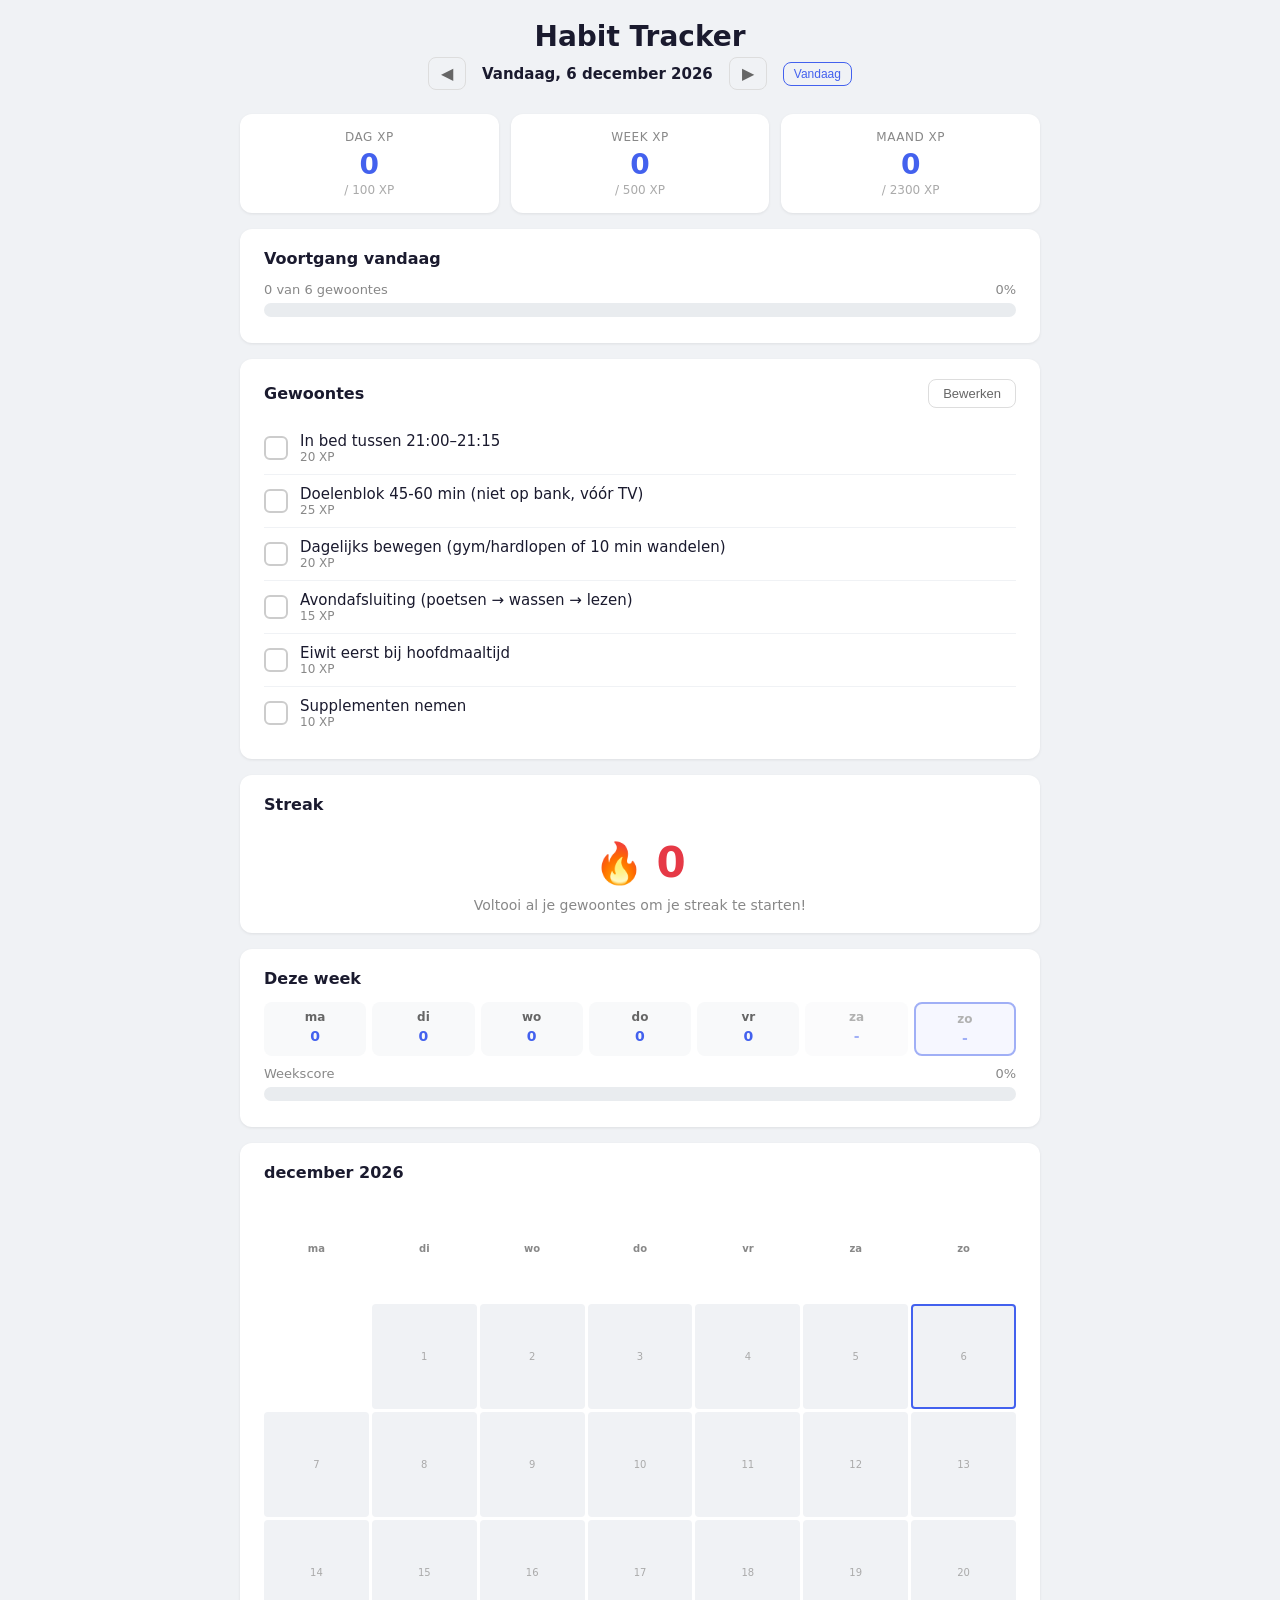
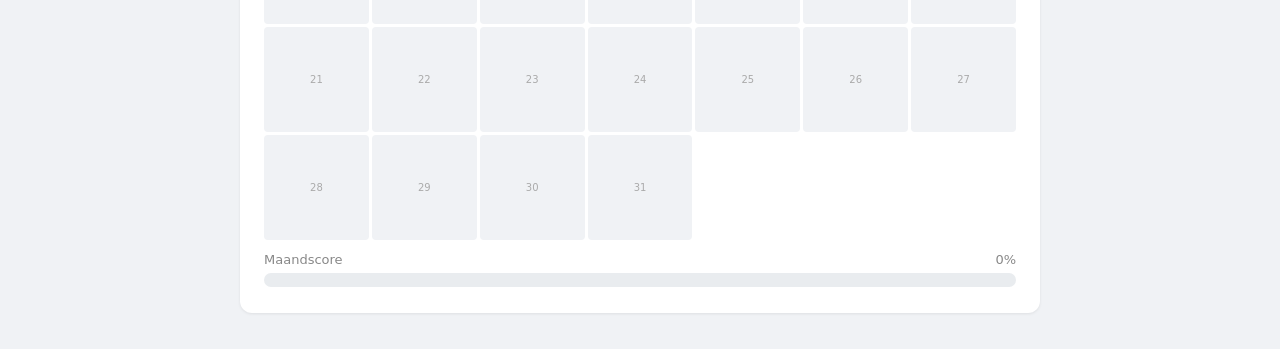
==== commit 0e18f9a6: "Update habits to user's curated high-leverage list Replace default habits with 6 personalized habits" ====
--- a/index.html
+++ b/index.html
@@ -599,11 +599,12 @@
 const STORAGE_SETTINGS = 'ht_settings';
 
 const DEFAULT_HABITS = [
-    { id: 1, name: 'Water drinken (2L)', xp: 10 },
-    { id: 2, name: 'Sporten / bewegen', xp: 20 },
-    { id: 3, name: 'Lezen (30 min)', xp: 15 },
-    { id: 4, name: 'Meditatie', xp: 10 },
-    { id: 5, name: 'Gezond eten', xp: 15 },
+    { id: 1, name: 'In bed tussen 21:00–21:15', xp: 20 },
+    { id: 2, name: 'Doelenblok 45-60 min (niet op bank, vóór TV)', xp: 25 },
+    { id: 3, name: 'Dagelijks bewegen (gym/hardlopen of 10 min wandelen)', xp: 20 },
+    { id: 4, name: 'Avondafsluiting (poetsen → wassen → lezen)', xp: 15 },
+    { id: 5, name: 'Eiwit eerst bij hoofdmaaltijd', xp: 10 },
+    { id: 6, name: 'Supplementen nemen', xp: 10 },
 ];
 
 const DAY_NAMES_SHORT = ['zo', 'ma', 'di', 'wo', 'do', 'vr', 'za'];
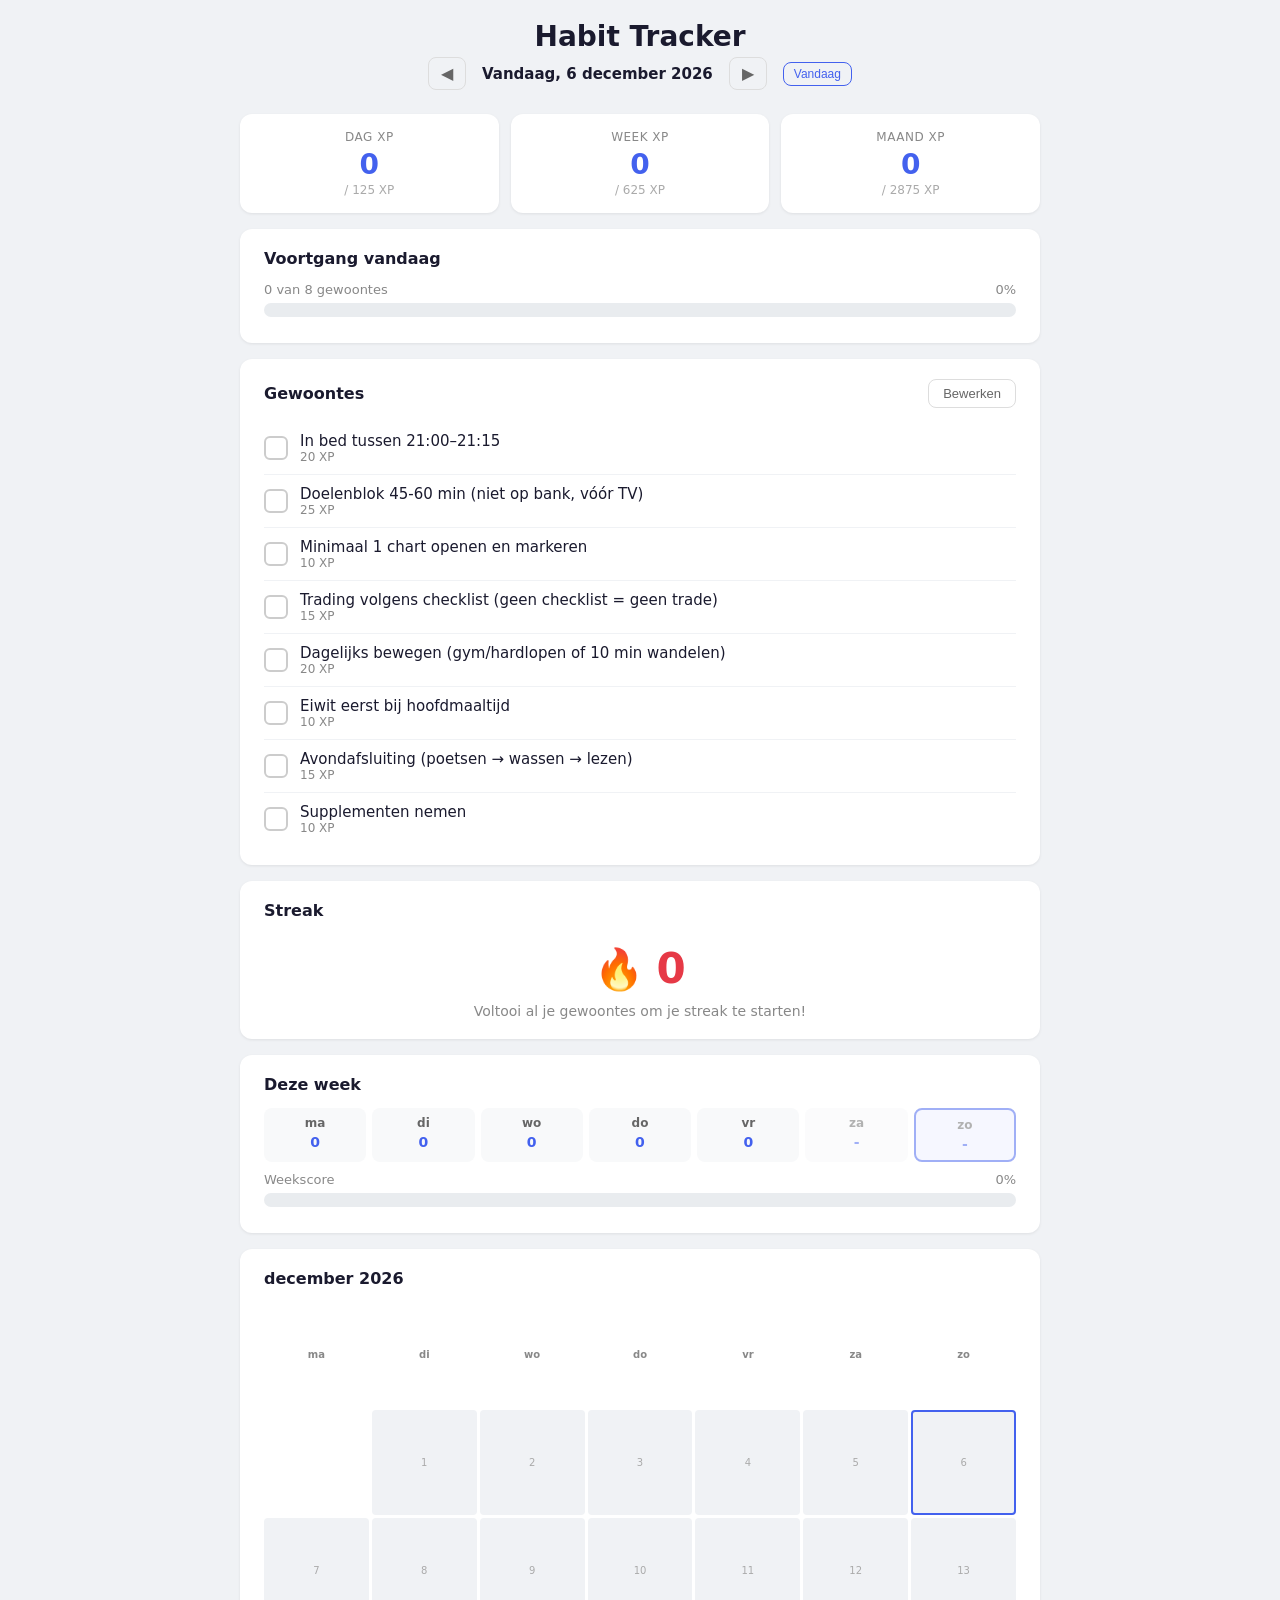
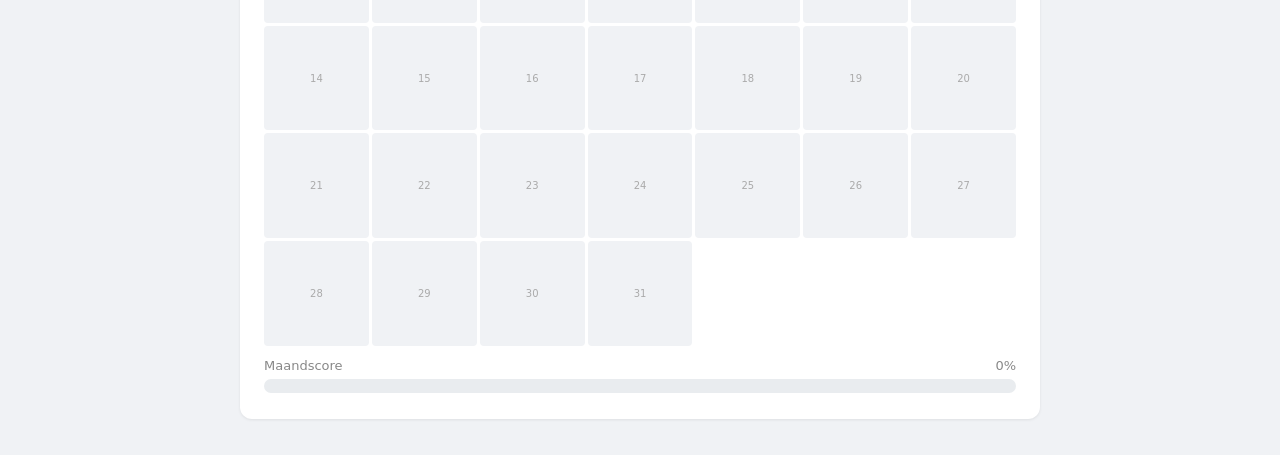
==== commit acec16c1: "Expand habit list to 8 habits Add back chart marking (bad-day minimum) and trading checklist as sepa" ====
--- a/index.html
+++ b/index.html
@@ -601,10 +601,12 @@
 const DEFAULT_HABITS = [
     { id: 1, name: 'In bed tussen 21:00–21:15', xp: 20 },
     { id: 2, name: 'Doelenblok 45-60 min (niet op bank, vóór TV)', xp: 25 },
-    { id: 3, name: 'Dagelijks bewegen (gym/hardlopen of 10 min wandelen)', xp: 20 },
-    { id: 4, name: 'Avondafsluiting (poetsen → wassen → lezen)', xp: 15 },
-    { id: 5, name: 'Eiwit eerst bij hoofdmaaltijd', xp: 10 },
-    { id: 6, name: 'Supplementen nemen', xp: 10 },
+    { id: 3, name: 'Minimaal 1 chart openen en markeren', xp: 10 },
+    { id: 4, name: 'Trading volgens checklist (geen checklist = geen trade)', xp: 15 },
+    { id: 5, name: 'Dagelijks bewegen (gym/hardlopen of 10 min wandelen)', xp: 20 },
+    { id: 6, name: 'Eiwit eerst bij hoofdmaaltijd', xp: 10 },
+    { id: 7, name: 'Avondafsluiting (poetsen → wassen → lezen)', xp: 15 },
+    { id: 8, name: 'Supplementen nemen', xp: 10 },
 ];
 
 const DAY_NAMES_SHORT = ['zo', 'ma', 'di', 'wo', 'do', 'vr', 'za'];
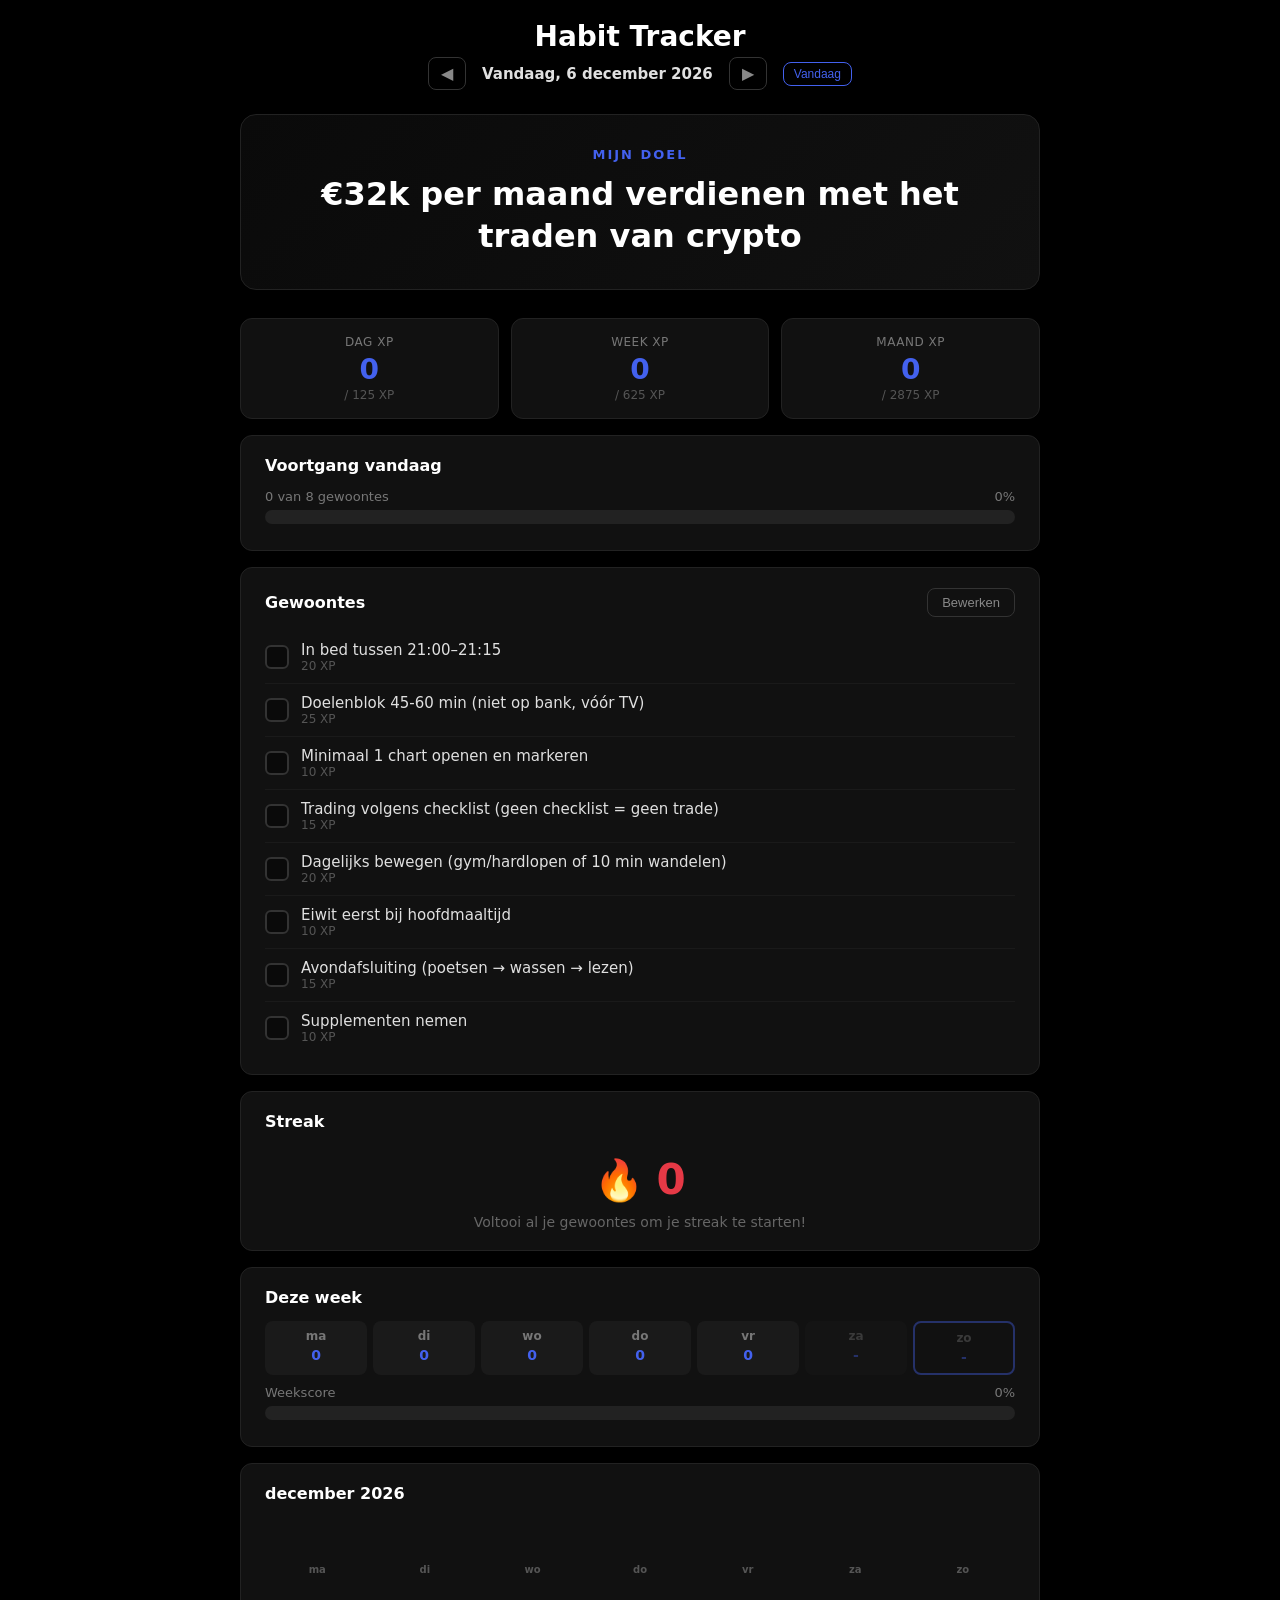
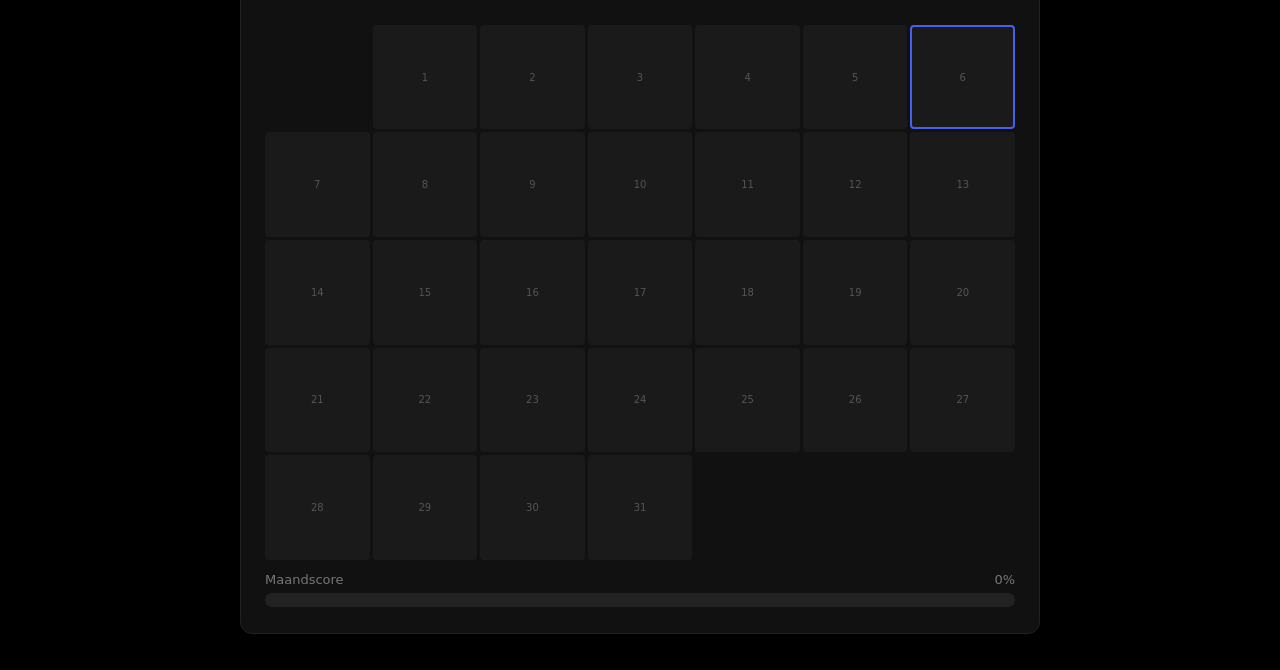
==== commit 528da0bc: "Dark theme + prominent goal banner - Full black/dark redesign: #000 background, #111 cards, dark bor" ====
--- a/index.html
+++ b/index.html
@@ -10,8 +10,8 @@
 
         body {
             font-family: 'Segoe UI', system-ui, -apple-system, sans-serif;
-            background: #f0f2f5;
-            color: #1a1a2e;
+            background: #000;
+            color: #e0e0e0;
             min-height: 100vh;
             padding: 20px;
         }
@@ -29,29 +29,55 @@
 
         .header h1 {
             font-size: 28px;
-            color: #1a1a2e;
+            color: #fff;
             margin-bottom: 4px;
         }
 
         .header .date-display {
             font-size: 15px;
-            color: #666;
+            color: #888;
+        }
+
+        /* ===== GOAL BANNER ===== */
+        .goal-banner {
+            text-align: center;
+            padding: 32px 20px;
+            margin-bottom: 28px;
+            border: 1px solid #222;
+            border-radius: 16px;
+            background: linear-gradient(135deg, #0a0a0a, #111);
+        }
+
+        .goal-label {
+            font-size: 13px;
+            text-transform: uppercase;
+            letter-spacing: 2px;
+            color: #4361ee;
+            margin-bottom: 12px;
+            font-weight: 700;
+        }
+
+        .goal-text {
+            font-size: 32px;
+            font-weight: 800;
+            color: #fff;
+            line-height: 1.3;
         }
 
         /* ===== CARDS ===== */
         .card {
-            background: #fff;
+            background: #111;
             border-radius: 12px;
             padding: 20px 24px;
             margin-bottom: 16px;
-            box-shadow: 0 1px 3px rgba(0,0,0,0.08);
+            border: 1px solid #222;
         }
 
         .card-title {
             font-size: 16px;
             font-weight: 700;
             margin-bottom: 14px;
-            color: #1a1a2e;
+            color: #fff;
             display: flex;
             align-items: center;
             gap: 8px;
@@ -66,18 +92,18 @@
         }
 
         .score-box {
-            background: #fff;
+            background: #111;
             border-radius: 12px;
             padding: 16px;
             text-align: center;
-            box-shadow: 0 1px 3px rgba(0,0,0,0.08);
+            border: 1px solid #222;
         }
 
         .score-box .label {
             font-size: 12px;
             text-transform: uppercase;
             letter-spacing: 0.5px;
-            color: #888;
+            color: #777;
             margin-bottom: 4px;
         }
 
@@ -89,7 +115,7 @@
 
         .score-box .sub {
             font-size: 12px;
-            color: #aaa;
+            color: #555;
             margin-top: 2px;
         }
 
@@ -102,14 +128,14 @@
             display: flex;
             justify-content: space-between;
             font-size: 13px;
-            color: #888;
+            color: #777;
             margin-bottom: 6px;
         }
 
         .progress-bar {
             width: 100%;
             height: 14px;
-            background: #e9ecef;
+            background: #222;
             border-radius: 7px;
             overflow: hidden;
         }
@@ -131,7 +157,7 @@
             display: flex;
             align-items: center;
             padding: 10px 0;
-            border-bottom: 1px solid #f0f2f5;
+            border-bottom: 1px solid #1a1a1a;
             gap: 12px;
         }
 
@@ -141,14 +167,14 @@
             width: 24px;
             height: 24px;
             border-radius: 6px;
-            border: 2px solid #ccc;
+            border: 2px solid #333;
             cursor: pointer;
             display: flex;
             align-items: center;
             justify-content: center;
             flex-shrink: 0;
             transition: all 0.2s;
-            background: #fff;
+            background: #0a0a0a;
         }
 
         .habit-checkbox.checked {
@@ -170,16 +196,17 @@
         .habit-name {
             font-size: 15px;
             font-weight: 500;
+            color: #e0e0e0;
         }
 
         .habit-xp {
             font-size: 12px;
-            color: #888;
+            color: #555;
         }
 
         .habit-name.done {
             text-decoration: line-through;
-            color: #aaa;
+            color: #444;
         }
 
         /* ===== STREAK ===== */
@@ -204,7 +231,7 @@
 
         .streak-label {
             font-size: 14px;
-            color: #888;
+            color: #666;
             text-align: center;
         }
 
@@ -221,13 +248,13 @@
             padding: 8px 4px;
             border-radius: 8px;
             font-size: 12px;
-            background: #f8f9fa;
+            background: #1a1a1a;
         }
 
         .week-day .day-label {
             font-weight: 700;
             margin-bottom: 4px;
-            color: #666;
+            color: #777;
         }
 
         .week-day .day-score {
@@ -237,16 +264,16 @@
         }
 
         .week-day.today {
-            background: #eef1ff;
+            background: #111;
             border: 2px solid #4361ee;
         }
 
         .week-day.complete {
-            background: #d4f5e9;
+            background: #0a2e1f;
         }
 
         .week-day.weekend {
-            opacity: 0.5;
+            opacity: 0.4;
         }
 
         .week-day.weekend.active {
@@ -256,13 +283,14 @@
         /* ===== CONGRATULATIONS ===== */
         .congrats {
             display: none;
-            background: linear-gradient(135deg, #06d6a0, #2ec4b6);
+            background: linear-gradient(135deg, #064e3b, #0a3d3d);
             color: #fff;
             border-radius: 12px;
             padding: 20px;
             text-align: center;
             margin-bottom: 16px;
             animation: slideIn 0.4s ease;
+            border: 1px solid #0d6e4f;
         }
 
         .congrats.show { display: block; }
@@ -279,24 +307,24 @@
         /* ===== SETTINGS / EDIT PANEL ===== */
         .settings-btn {
             background: none;
-            border: 1px solid #ddd;
+            border: 1px solid #333;
             border-radius: 8px;
             padding: 6px 14px;
             font-size: 13px;
             cursor: pointer;
-            color: #666;
+            color: #888;
             transition: all 0.2s;
         }
 
         .settings-btn:hover {
-            background: #f0f2f5;
-            border-color: #bbb;
+            background: #1a1a1a;
+            border-color: #555;
         }
 
         .edit-panel {
             display: none;
             margin-top: 14px;
-            border-top: 1px solid #eee;
+            border-top: 1px solid #222;
             padding-top: 14px;
         }
 
@@ -312,18 +340,22 @@
         .edit-row input[type="text"] {
             flex: 1;
             padding: 8px 12px;
-            border: 1px solid #ddd;
+            border: 1px solid #333;
             border-radius: 8px;
             font-size: 14px;
+            background: #0a0a0a;
+            color: #e0e0e0;
         }
 
         .edit-row input[type="number"] {
             width: 70px;
             padding: 8px 10px;
-            border: 1px solid #ddd;
+            border: 1px solid #333;
             border-radius: 8px;
             font-size: 14px;
             text-align: center;
+            background: #0a0a0a;
+            color: #e0e0e0;
         }
 
         .edit-row button {
@@ -335,11 +367,11 @@
         }
 
         .btn-remove {
-            background: #fee;
+            background: #2a0a0a;
             color: #e63946;
         }
 
-        .btn-remove:hover { background: #fdd; }
+        .btn-remove:hover { background: #3a1010; }
 
         .btn-add {
             background: #4361ee;
@@ -362,7 +394,7 @@
 
         .toggle-row label {
             font-size: 14px;
-            color: #555;
+            color: #888;
         }
 
         .toggle-switch {
@@ -381,7 +413,7 @@
             position: absolute;
             cursor: pointer;
             top: 0; left: 0; right: 0; bottom: 0;
-            background: #ccc;
+            background: #333;
             border-radius: 12px;
             transition: 0.3s;
         }
@@ -417,21 +449,22 @@
 
         .date-nav button {
             background: none;
-            border: 1px solid #ddd;
+            border: 1px solid #333;
             border-radius: 8px;
             padding: 6px 12px;
             cursor: pointer;
             font-size: 16px;
-            color: #666;
-        }
-
-        .date-nav button:hover { background: #f0f2f5; }
+            color: #888;
+        }
+
+        .date-nav button:hover { background: #1a1a1a; }
 
         .date-nav .current-date {
             font-size: 15px;
             font-weight: 600;
             min-width: 180px;
             text-align: center;
+            color: #e0e0e0;
         }
 
         .today-btn {
@@ -451,16 +484,16 @@
         .month-grid .mg-day {
             aspect-ratio: 1;
             border-radius: 4px;
-            background: #f0f2f5;
+            background: #1a1a1a;
             display: flex;
             align-items: center;
             justify-content: center;
             font-size: 10px;
-            color: #aaa;
-        }
-
-        .month-grid .mg-day.has-data { background: #dbeafe; color: #4361ee; font-weight: 600; }
-        .month-grid .mg-day.perfect { background: #06d6a0; color: #fff; }
+            color: #555;
+        }
+
+        .month-grid .mg-day.has-data { background: #0c1a3a; color: #4361ee; font-weight: 600; }
+        .month-grid .mg-day.perfect { background: #064e3b; color: #06d6a0; }
         .month-grid .mg-day.today-cell { border: 2px solid #4361ee; }
 
         /* ===== RESPONSIVE ===== */
@@ -468,6 +501,7 @@
             body { padding: 10px; }
             .score-strip { grid-template-columns: 1fr; }
             .score-box .value { font-size: 22px; }
+            .goal-text { font-size: 22px; }
         }
     </style>
 </head>
@@ -483,6 +517,12 @@
             <button onclick="navigateDay(1)">&#9654;</button>
             <button class="today-btn" onclick="goToToday()">Vandaag</button>
         </div>
+    </div>
+
+    <!-- GOAL -->
+    <div class="goal-banner">
+        <div class="goal-label">Mijn doel</div>
+        <div class="goal-text">€32k per maand verdienen met het traden van crypto</div>
     </div>
 
     <!-- CONGRATULATIONS -->
@@ -937,7 +977,7 @@
         el.className = 'mg-day';
         el.style.background = 'none';
         el.style.fontWeight = '700';
-        el.style.color = '#888';
+        el.style.color = '#555';
         el.textContent = dh;
         grid.appendChild(el);
     }
